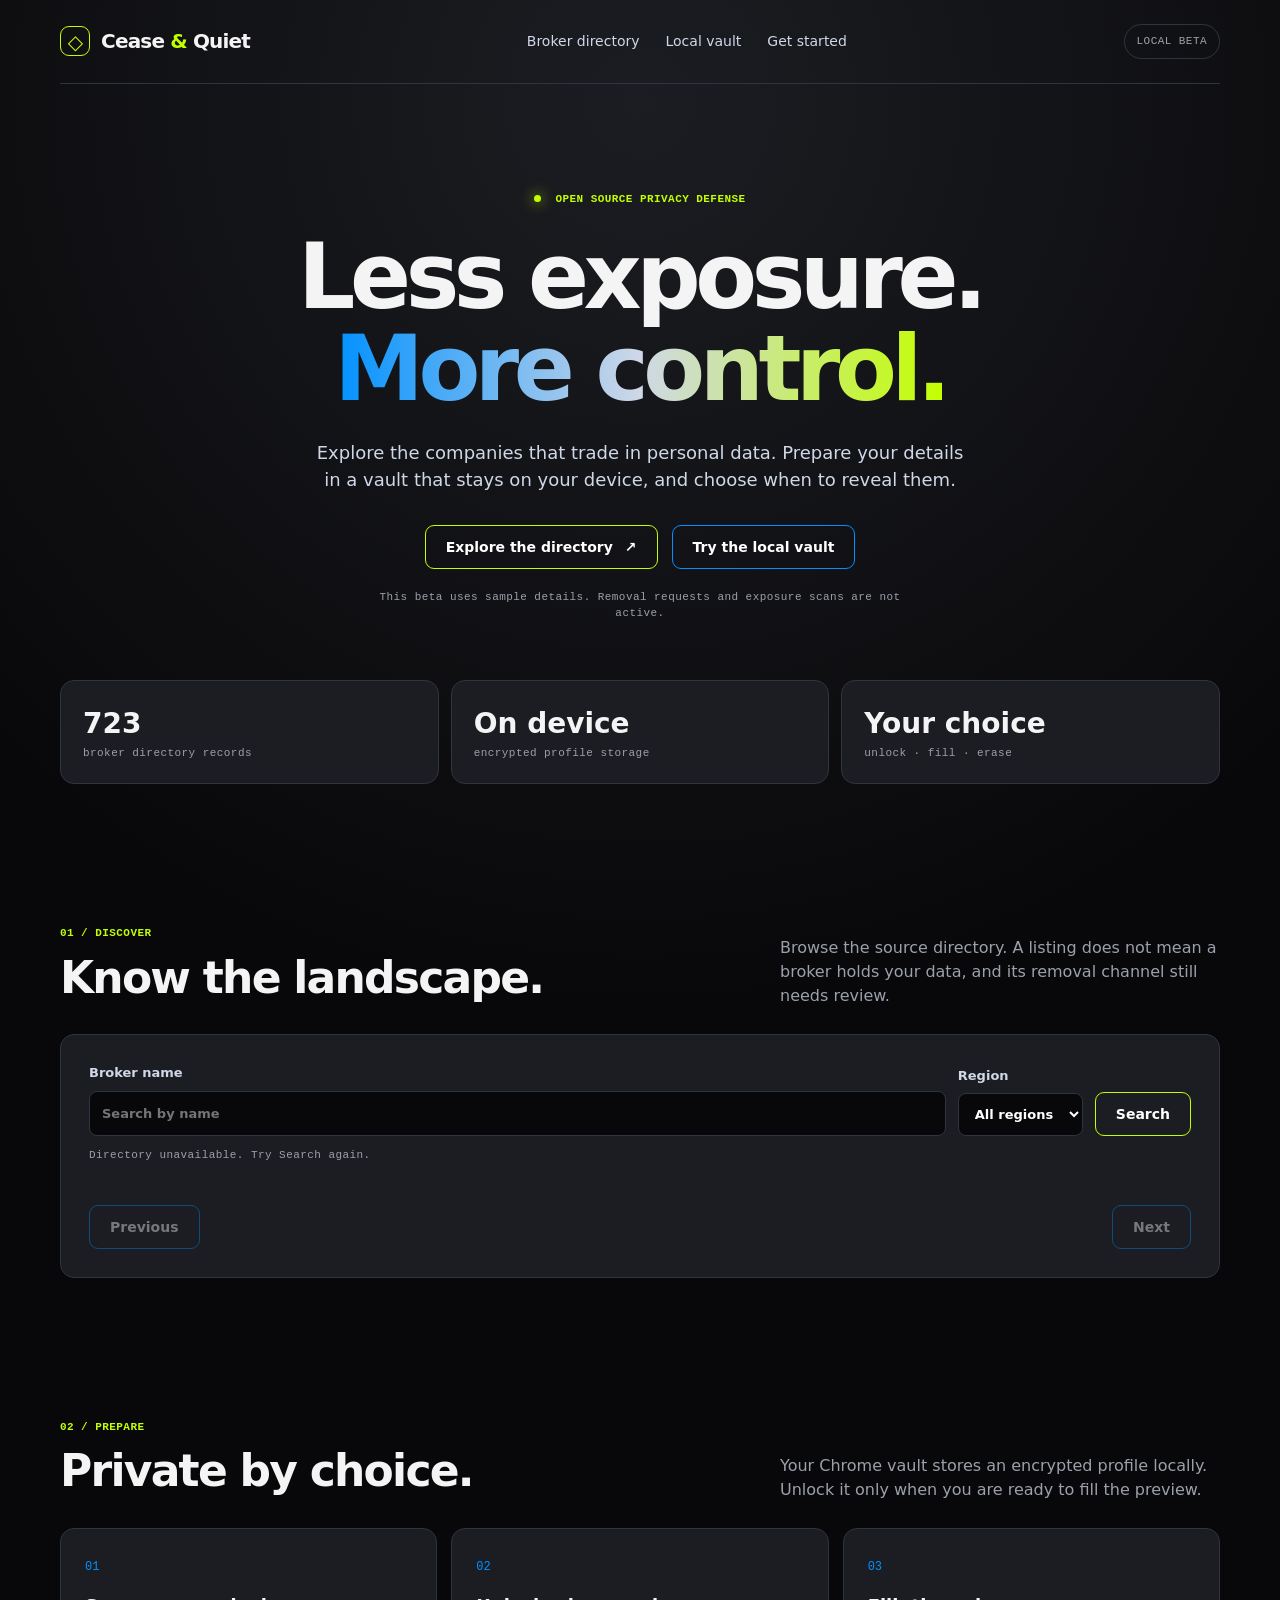
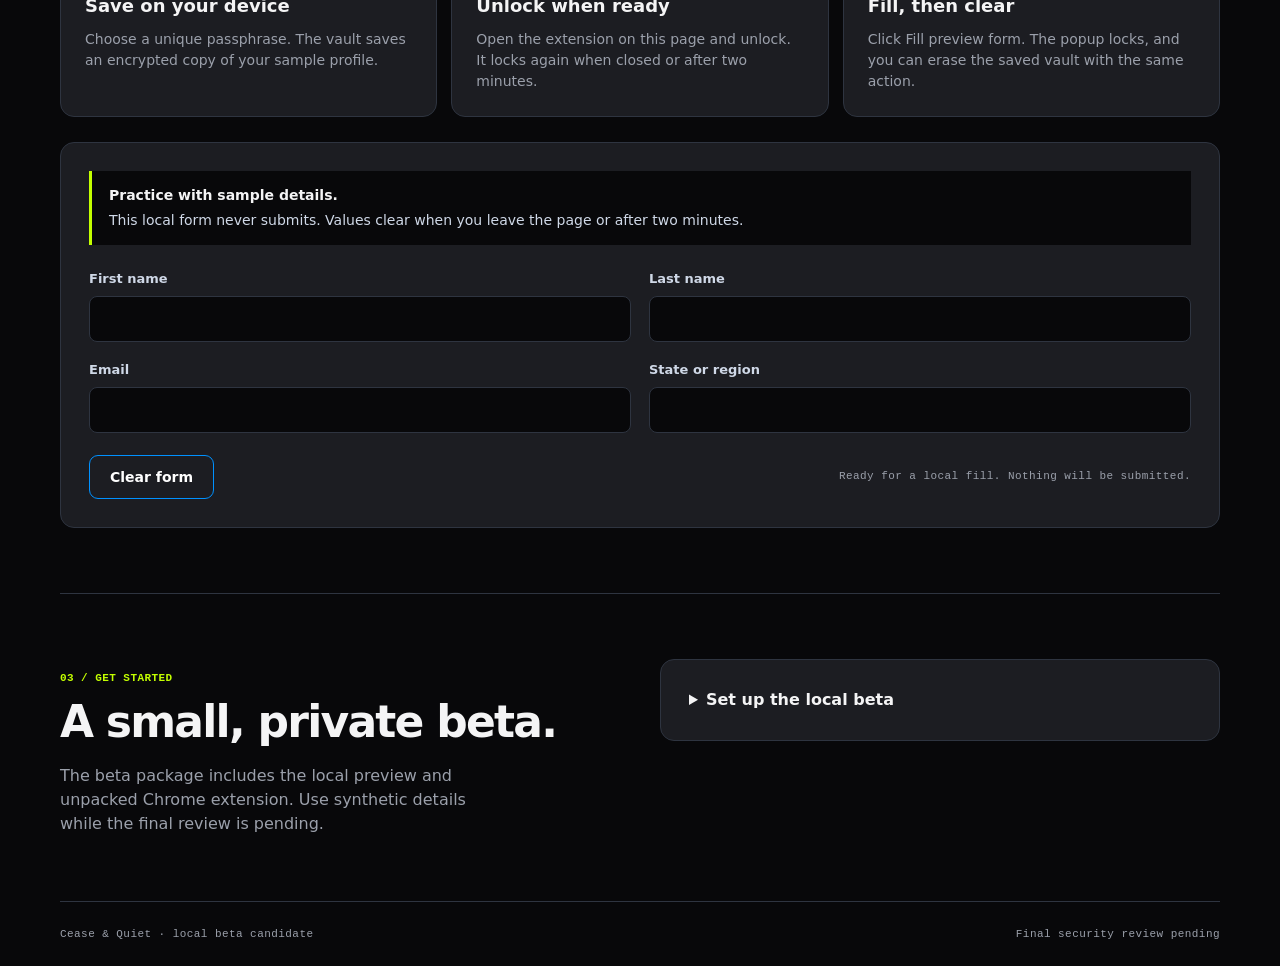
==== ceaseandquiet/site/index.html @ 475ee3ad "Harden local vault and prepare beta review candidate" ====
<!doctype html>
<html lang="en">
<head>
  <meta charset="utf-8">
  <meta name="viewport" content="width=device-width,initial-scale=1">
  <meta name="referrer" content="no-referrer">
  <title>Cease &amp; Quiet — your local privacy toolkit</title>
  <link rel="stylesheet" href="styles.css">
  <script src="site.js" defer></script>
</head>
<body>
  <a class="skip" href="#directory">Skip to broker directory</a>
  <header class="shell nav">
    <a class="brand" href="#top"><span class="mark" aria-hidden="true">◇</span>Cease <em>&amp;</em> Quiet</a>
    <nav aria-label="Primary"><a href="#directory">Broker directory</a><a href="#vault">Local vault</a><a href="#setup">Get started</a></nav>
    <span class="status">LOCAL BETA</span>
  </header>
  <main id="top">
    <section class="shell hero">
      <p class="eyebrow"><span class="dot"></span> OPEN SOURCE PRIVACY DEFENSE</p>
      <h1>Less exposure.<br><span class="gradient-text">More control.</span></h1>
      <p class="intro">Explore the companies that trade in personal data. Prepare your details in a vault that stays on your device, and choose when to reveal them.</p>
      <div class="actions"><a class="glow-button" href="#directory">Explore the directory <span aria-hidden="true">↗</span></a><a class="glow-button secondary" href="#vault">Try the local vault</a></div>
      <p class="hero-note">This beta uses sample details. Removal requests and exposure scans are not active.</p>
      <div class="metrics"><div><strong>723</strong><span>broker directory records</span></div><div><strong>On device</strong><span>encrypted profile storage</span></div><div><strong>Your choice</strong><span>unlock · fill · erase</span></div></div>
    </section>
    <section id="directory" class="shell section">
      <div class="section-heading"><div><p class="eyebrow">01 / DISCOVER</p><h2>Know the landscape.</h2></div><p>Browse the source directory. A listing does not mean a broker holds your data, and its removal channel still needs review.</p></div>
      <div class="panel">
        <form id="directory-search" class="search-row" role="search">
          <label class="search-label" for="broker-search">Broker name<input id="broker-search" type="search" maxlength="100" autocomplete="off" placeholder="Search by name"></label>
          <label for="region-filter">Region<select id="region-filter"><option value="">All regions</option><option value="us">US</option><option value="eu">EU</option><option value="global">Global</option></select></label>
          <button class="glow-button" type="submit">Search</button>
        </form>
        <p id="directory-status" class="subtle" role="status" aria-live="polite">Loading directory…</p>
        <ul id="broker-results" class="results" aria-label="Broker results"></ul>
        <div class="pagination"><button id="previous" class="glow-button secondary" type="button" disabled>Previous</button><span id="page-label" class="subtle"></span><button id="next" class="glow-button secondary" type="button" disabled>Next</button></div>
      </div>
      <section id="broker-detail" class="panel broker-detail" aria-label="Selected broker" hidden tabindex="-1">
        <p class="eyebrow">DIRECTORY RECORD</p><h3 id="detail-name"></h3><dl id="detail-fields"></dl>
        <p class="subtle">No personal data search has been performed. Contact details and instructions will appear after procedure review.</p>
        <button id="close-detail" class="glow-button secondary" type="button">Close details</button>
      </section>
    </section>
    <section id="vault" class="shell section">
      <div class="section-heading"><div><p class="eyebrow">02 / PREPARE</p><h2>Private by choice.</h2></div><p>Your Chrome vault stores an encrypted profile locally. Unlock it only when you are ready to fill the preview.</p></div>
      <div class="steps"><article><span>01</span><h3>Save on your device</h3><p>Choose a unique passphrase. The vault saves an encrypted copy of your sample profile.</p></article><article><span>02</span><h3>Unlock when ready</h3><p>Open the extension on this page and unlock. It locks again when closed or after two minutes.</p></article><article><span>03</span><h3>Fill, then clear</h3><p>Click Fill preview form. The popup locks, and you can erase the saved vault with the same action.</p></article></div>
      <div class="panel preview-panel">
        <div class="notice"><strong>Practice with sample details.</strong> This local form never submits. Values clear when you leave the page or after two minutes.</div>
        <form id="cq-demo-form" data-cq-preview="v1" autocomplete="off">
          <div class="form-grid"><label>First name<input name="givenName" maxlength="100" autocomplete="off" spellcheck="false"></label><label>Last name<input name="familyName" maxlength="100" autocomplete="off" spellcheck="false"></label><label>Email<input name="email" type="email" maxlength="254" autocomplete="off" spellcheck="false"></label><label>State or region<input name="region" maxlength="100" autocomplete="off" spellcheck="false"></label></div>
          <div class="form-footer"><button class="glow-button secondary" type="reset">Clear form</button><p id="form-status" class="subtle" role="status">Ready for a local fill. Nothing will be submitted.</p></div>
        </form>
      </div>
    </section>
    <section id="setup" class="shell section setup">
      <div><p class="eyebrow">03 / GET STARTED</p><h2>A small, private beta.</h2><p>The beta package includes the local preview and unpacked Chrome extension. Use synthetic details while the final review is pending.</p></div>
      <details class="panel"><summary>Set up the local beta</summary><ol><li>Extract the beta package and start <strong>cq-preview.exe</strong> from its preview folder.</li><li>Open <strong>http://127.0.0.1:8787</strong> in Chrome.</li><li>Open <strong>chrome://extensions</strong>, enable Developer mode, choose Load unpacked, and select the package's extension folder.</li><li>Open the extension. Try a sample profile such as Taylor Example and taylor@example.test, with a unique test passphrase.</li><li>Encrypt and save, unlock, then fill the empty preview form. Clear the form when finished.</li></ol><p class="subtle">There is no passphrase recovery. Older prototype vaults must be erased and recreated. The extension fills only this local beta page.</p></details>
    </section>
  </main>
  <footer class="shell footer"><span>Cease &amp; Quiet · local beta candidate</span><span>Final security review pending</span></footer>
</body>
</html>
---- ceaseandquiet/site/styles.css ----
* { box-sizing: border-box; }
[hidden] { display: none !important; }
html { scroll-behavior: smooth; background: #08080a; color: #f4f4f5; font-family: system-ui,-apple-system,"Segoe UI",sans-serif; }
body { margin: 0; line-height: 1.5; background: radial-gradient(circle at 50% 4%,#1c1d22 0,#08080a 36%); min-height: 100vh; }
.shell { width: min(1160px,calc(100% - 40px)); margin: auto; }
a { color: inherit; text-decoration: none; }
button,input,select { font: inherit; }
.skip { position: absolute; left: 10px; top: -100px; padding: 10px; background: #08080a; border: 1px solid #c3ff00; z-index: 2; }
.skip:focus { top: 10px; }
.nav { display: flex; align-items: center; justify-content: space-between; gap: 24px; padding: 24px 0; border-bottom: 1px solid #2e3440; }
.brand { display: inline-flex; align-items: center; gap: 6px; font-size: 20px; font-weight: 800; letter-spacing: -.04em; white-space: nowrap; }
.brand em { font-style: normal; color: #c3ff00; }
.mark { display: inline-grid; place-items: center; width: 30px; height: 30px; margin-right: 5px; border: 1px solid #c3ff00; border-radius: 9px; color: #c3ff00; }
.nav nav { display: flex; gap: 26px; color: #cfd8e7; font-size: 14px; }
.nav nav a:hover { text-decoration: underline; }
.status,.eyebrow,.subtle,.metrics span,.footer,.hero-note { font-family: ui-monospace,Consolas,monospace; font-size: 11px; letter-spacing: .04em; color: #9ba0ab; }
.status { border: 1px solid #2e3440; border-radius: 50px; padding: 8px 12px; white-space: nowrap; }
.hero { text-align: center; padding: 96px 0 65px; }
.eyebrow { color: #c3ff00; font-weight: 700; }
.dot { display: inline-block; width: 7px; height: 7px; background: #c3ff00; border-radius: 50%; margin-right: 7px; box-shadow: 0 0 14px #c3ff00; }
.hero h1 { font-size: clamp(48px,8vw,90px); letter-spacing: -.06em; line-height: 1.02; margin: 24px 0; }
.gradient-text { background: linear-gradient(90deg,#0091ff,#cfd8e7,#c3ff00); background-clip: text; color: transparent; }
.intro { max-width: 650px; margin: 0 auto; color: #cfd8e7; font-size: 18px; }
.actions { display: flex; justify-content: center; gap: 14px; flex-wrap: wrap; margin: 32px 0 20px; }
.hero-note { max-width: 570px; margin: 0 auto 58px; }
.glow-button { position: relative; display: inline-flex; align-items: center; justify-content: center; gap: 12px; min-height: 44px; padding: 12px 20px; border: 1px solid #c3ff00; border-radius: 9px; background: transparent; color: #fff; font: 700 14px system-ui; cursor: pointer; transition: box-shadow .2s,transform .2s; white-space: nowrap; }
.glow-button.secondary { border-color: #0091ff; }
.glow-button:disabled { opacity: .4; cursor: default; }
.glow-button:not(:disabled):hover,.glow-button:focus-visible { border-color: transparent; background: transparent; color: #fff; box-shadow: 0 0 18px rgba(0,145,255,.3); transform: translateY(-1px); outline: none; }
.glow-button:not(:disabled):hover::before,.glow-button:focus-visible::before { content: ""; position: absolute; inset: -1px; border-radius: inherit; padding: 1px; background: linear-gradient(90deg,#0091ff,#cfd8e7,#c3ff00); -webkit-mask: linear-gradient(#fff 0 0) content-box,linear-gradient(#fff 0 0); -webkit-mask-composite: xor; mask-composite: exclude; pointer-events: none; }
.metrics { display: grid; grid-template-columns: repeat(3,1fr); gap: 12px; text-align: left; }
.metrics>div,.panel,.steps article { background: #1c1d22; border: 1px solid #2e3440; border-radius: 14px; }
.metrics>div { padding: 22px; }
.metrics strong { display: block; font-size: 28px; }
.metrics span { display: block; }
.section { padding: 65px 0; scroll-margin-top: 20px; }
.section-heading { display: flex; justify-content: space-between; align-items: end; gap: 25px; margin-bottom: 26px; }
h2 { font-size: clamp(30px,4vw,44px); letter-spacing: -.04em; margin: 5px 0; line-height: 1.15; }
.section-heading>p,.setup>div>p:last-child { max-width: 440px; color: #9ba0ab; margin: 0; }
.panel { padding: 28px; }
label { display: block; font-size: 13px; font-weight: 700; color: #cfd8e7; }
.search-row { display: flex; gap: 12px; align-items: end; }
.search-label { flex: 1; }
input,select { display: block; width: 100%; margin-top: 8px; background: #08080a; border: 1px solid #2e3440; border-radius: 8px; color: #fff; padding: 12px; min-width: 0; }
input:focus-visible,select:focus-visible { outline: 2px solid #0091ff; }
a:focus-visible,summary:focus-visible { outline: 2px solid #0091ff; outline-offset: 4px; }
.subtle { line-height: 1.6; }
.results { list-style: none; padding: 0; margin: 20px 0; display: grid; grid-template-columns: repeat(2,minmax(0,1fr)); gap: 10px; }
.results li { min-width: 0; }
.results button { width: 100%; height: 100%; display: flex; flex-direction: column; gap: 7px; text-align: left; border: 1px solid #2e3440; background: #08080a; border-radius: 9px; padding: 17px; color: #f4f4f5; cursor: pointer; overflow-wrap: anywhere; }
.results button:hover,.results button:focus-visible { border-color: #0091ff; outline: none; }
.results small { color: #9ba0ab; font-size: 11px; }
.pagination,.form-footer { display: flex; align-items: center; justify-content: space-between; gap: 14px; }
.broker-detail { margin-top: 18px; outline-color: #0091ff; }
.broker-detail h3 { font-size: 24px; margin: 8px 0; }
dl { display: grid; grid-template-columns: 150px 1fr; font-size: 14px; gap: 12px; }
dt { color: #9ba0ab; } dd { margin: 0; }
.steps { display: grid; grid-template-columns: repeat(3,1fr); gap: 14px; margin-bottom: 25px; }
.steps article { padding: 24px; }
.steps article>span { color: #0091ff; font: 12px ui-monospace,monospace; }
.steps h3 { font-size: 18px; margin: 15px 0 10px; }
.steps p { font-size: 14px; color: #9ba0ab; margin: 0; }
.notice { border-left: 3px solid #c3ff00; background: #08080a; padding: 14px 17px; margin-bottom: 24px; color: #cfd8e7; font-size: 14px; }
.notice strong { display: block; color: #f4f4f5; margin-bottom: 4px; }
.form-grid { display: grid; grid-template-columns: repeat(2,1fr); gap: 18px; margin-bottom: 22px; }
.form-footer .subtle { max-width: 400px; margin: 0; }
.setup { border-top: 1px solid #2e3440; display: grid; grid-template-columns: 1fr 1fr; gap: 40px; align-items: start; }
.setup>div>p:last-child { margin-top: 16px; }
summary { cursor: pointer; color: #f4f4f5; font-weight: 600; }
details ol { padding-left: 20px; color: #cfd8e7; font-size: 14px; }
details li { margin: 14px 0; }
.footer { display: flex; justify-content: space-between; gap: 15px; padding: 24px 0; border-top: 1px solid #2e3440; }
@media(max-width:720px) {
  .nav { flex-wrap: wrap; gap: 18px; } .nav nav { order: 3; width: 100%; gap: 22px; overflow: auto; }
  .hero { padding: 60px 0 30px; } .metrics,.results,.form-grid,.steps,.setup { grid-template-columns: 1fr; }
  .metrics>div { padding: 16px 22px; } .metrics strong { font-size: 24px; } .section-heading { display: block; }
  .section-heading>p { margin-top: 16px; } .search-row { display: grid; grid-template-columns: 1fr; }
  .panel { padding: 20px; } .form-footer { align-items: start; flex-direction: column; } .pagination { gap: 8px; }
  .pagination .glow-button { padding: 10px 12px; } .section { padding: 45px 0; } .footer { flex-wrap: wrap; }
  dl { grid-template-columns: 1fr; gap: 5px; } dd { margin-bottom: 10px; }
}
@media(prefers-reduced-motion:reduce) { html { scroll-behavior: auto; } * { transition: none !important; } }
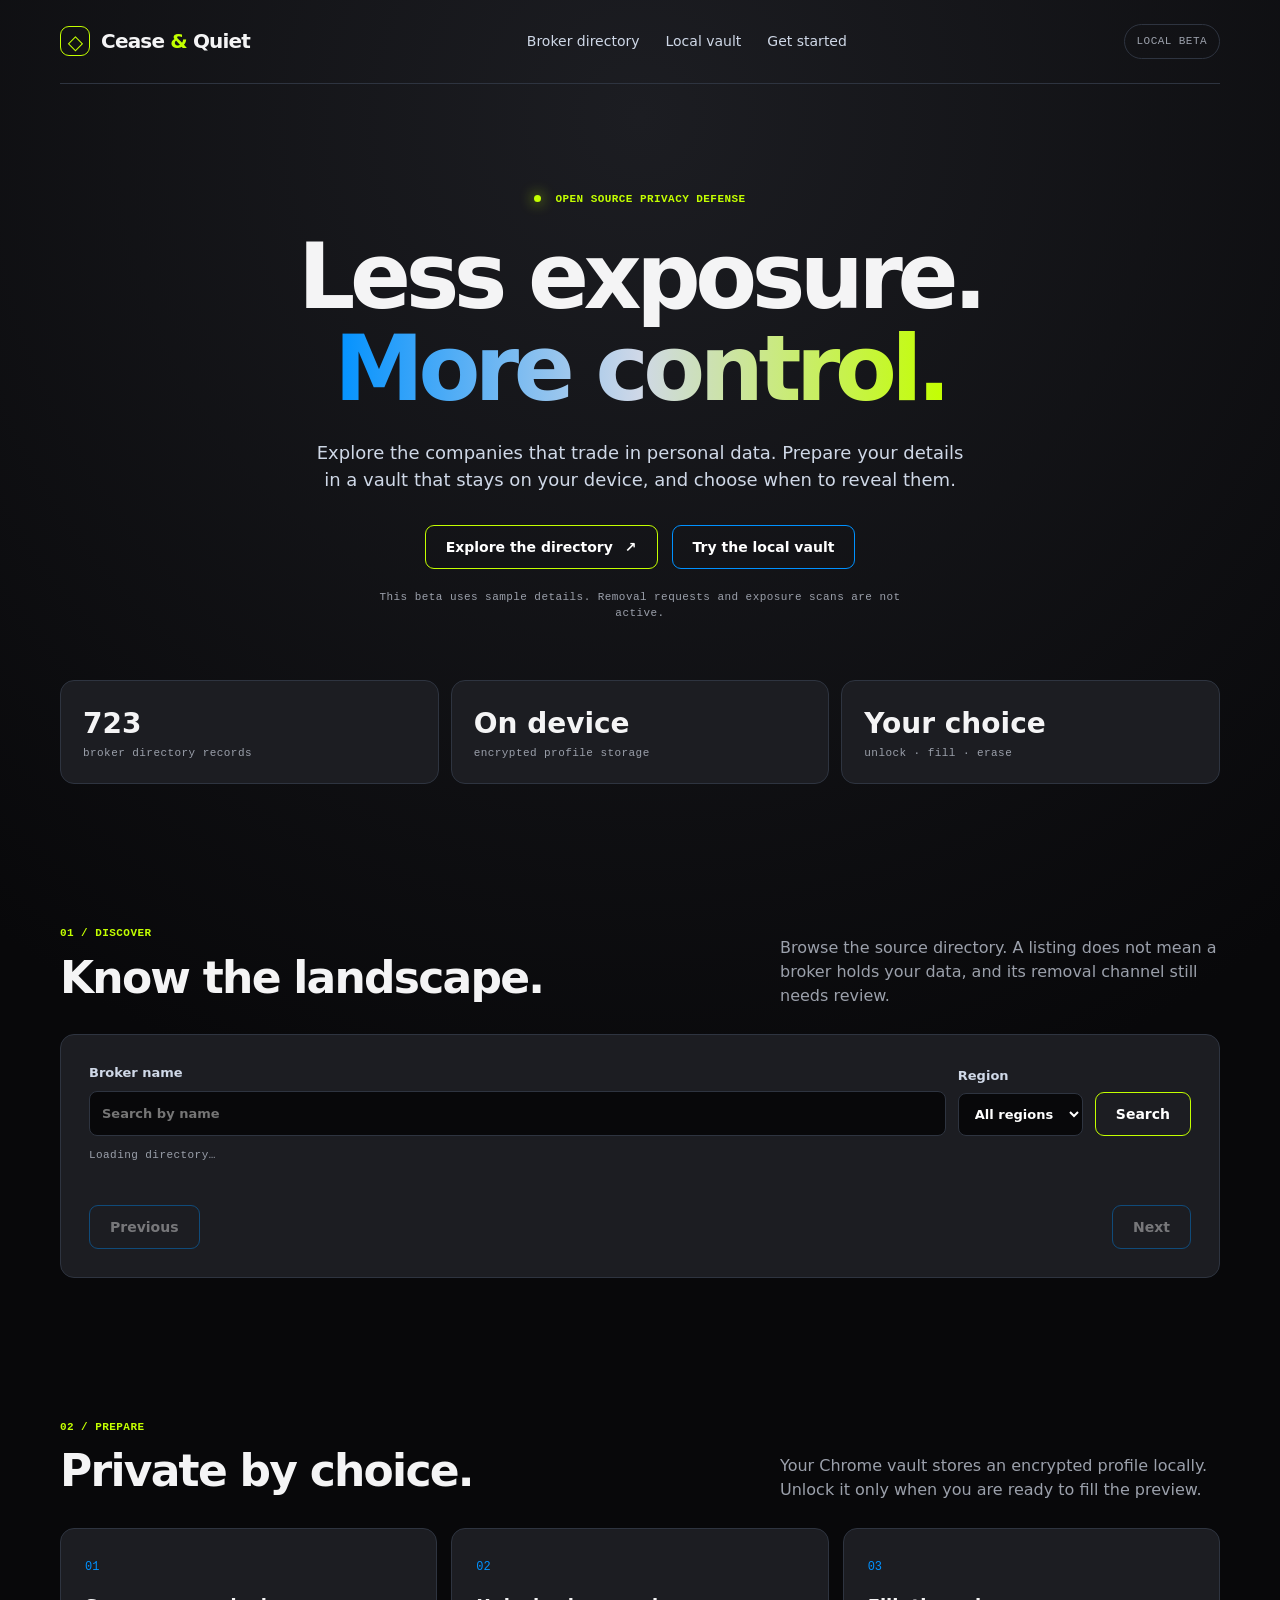
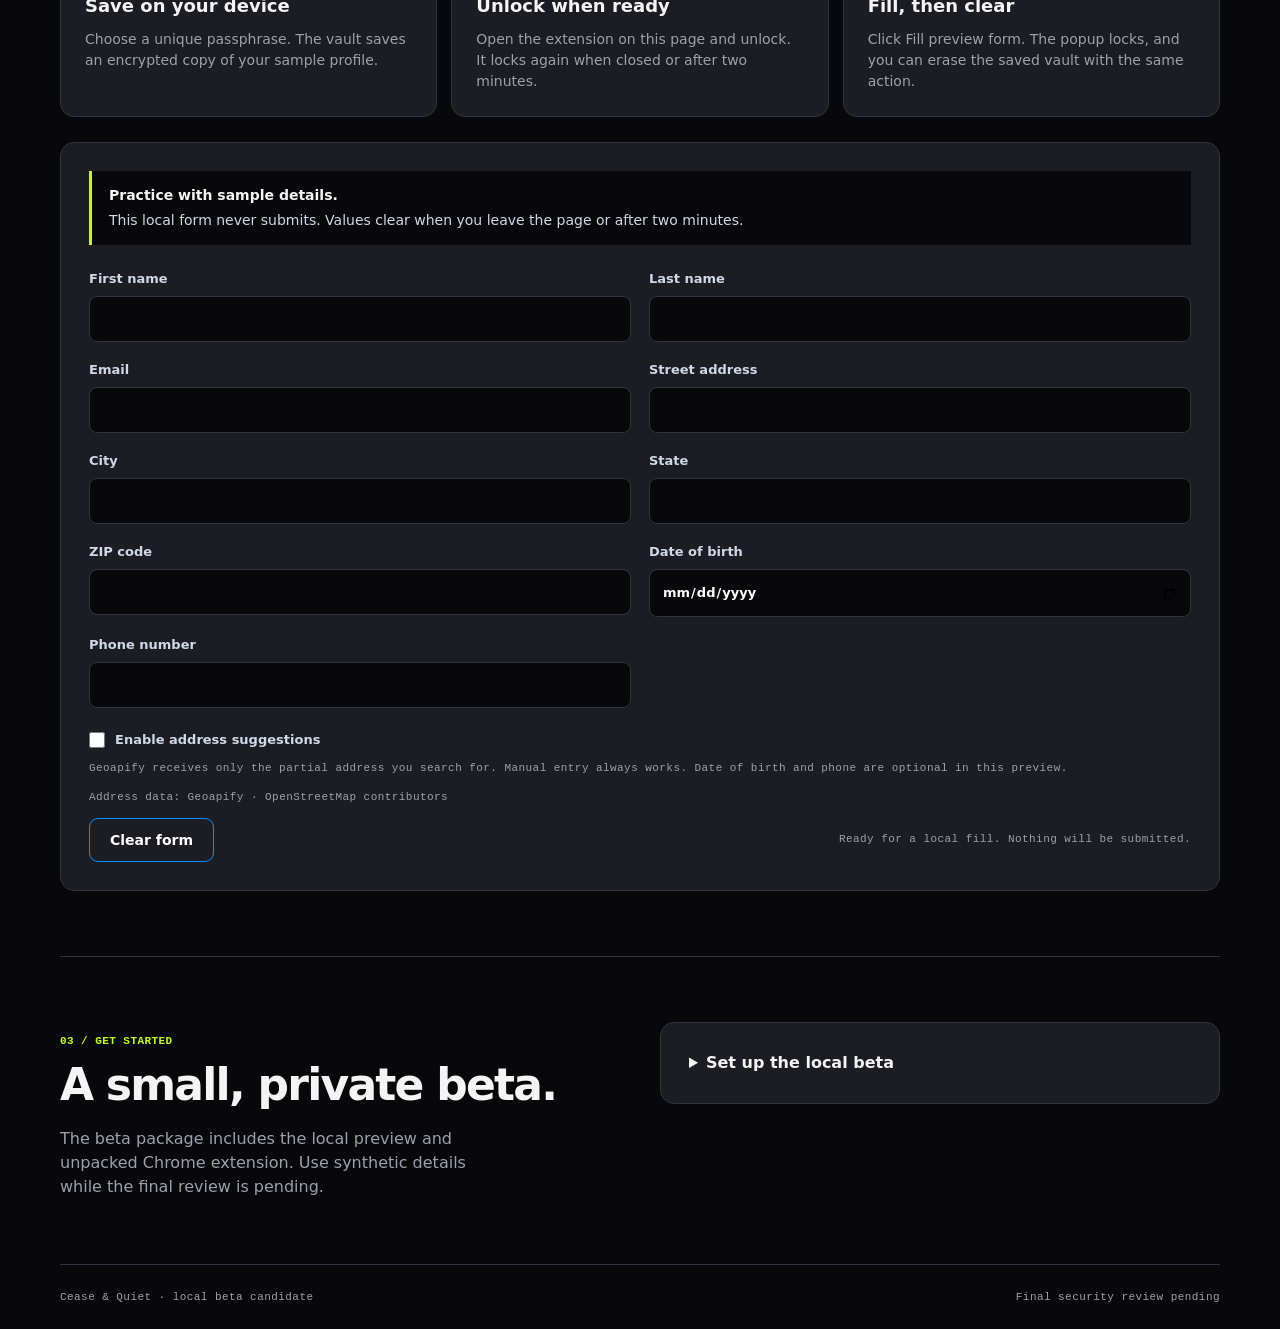
==== commit 5115d4e4: "Expand encrypted profile and add opt-in Geoapify address suggestions" ====
--- a/ceaseandquiet/site/index.html
+++ b/ceaseandquiet/site/index.html
@@ -6,7 +6,7 @@
   <meta name="referrer" content="no-referrer">
   <title>Cease &amp; Quiet — your local privacy toolkit</title>
   <link rel="stylesheet" href="styles.css">
-  <script src="site.js" defer></script>
+  <script type="module" src="site.js"></script>
 </head>
 <body>
   <a class="skip" href="#directory">Skip to broker directory</a>
@@ -48,7 +48,21 @@
       <div class="panel preview-panel">
         <div class="notice"><strong>Practice with sample details.</strong> This local form never submits. Values clear when you leave the page or after two minutes.</div>
         <form id="cq-demo-form" data-cq-preview="v1" autocomplete="off">
-          <div class="form-grid"><label>First name<input name="givenName" maxlength="100" autocomplete="off" spellcheck="false"></label><label>Last name<input name="familyName" maxlength="100" autocomplete="off" spellcheck="false"></label><label>Email<input name="email" type="email" maxlength="254" autocomplete="off" spellcheck="false"></label><label>State or region<input name="region" maxlength="100" autocomplete="off" spellcheck="false"></label></div>
+          <div class="form-grid">
+            <label>First name<input name="givenName" maxlength="100" autocomplete="off" spellcheck="false"></label>
+            <label>Last name<input name="familyName" maxlength="100" autocomplete="off" spellcheck="false"></label>
+            <label>Email<input name="email" type="email" maxlength="254" autocomplete="off" spellcheck="false"></label>
+            <label>Street address<input name="address" maxlength="200" autocomplete="off" spellcheck="false"></label>
+            <label>City<input name="city" maxlength="100" autocomplete="off" spellcheck="false"></label>
+            <label>State<input name="region" maxlength="100" autocomplete="off" spellcheck="false"></label>
+            <label>ZIP code<input name="postalCode" maxlength="20" autocomplete="off" spellcheck="false"></label>
+            <label>Date of birth<input name="dateOfBirth" type="date" autocomplete="off"></label>
+            <label>Phone number<input name="phone" type="tel" maxlength="32" autocomplete="off" spellcheck="false"></label>
+          </div>
+          <label class="address-opt-in"><input id="address-enabled" type="checkbox"> Enable address suggestions</label>
+          <p id="address-status" class="subtle" role="status">Geoapify receives only the partial address you search for. Manual entry always works. Date of birth and phone are optional in this preview.</p>
+          <ul id="address-results" class="address-results" aria-label="Address suggestions" hidden></ul>
+          <p class="subtle">Address data: <a href="https://www.geoapify.com/" target="_blank" rel="noreferrer">Geoapify</a> · <a href="https://www.openstreetmap.org/copyright" target="_blank" rel="noreferrer">OpenStreetMap contributors</a></p>
           <div class="form-footer"><button class="glow-button secondary" type="reset">Clear form</button><p id="form-status" class="subtle" role="status">Ready for a local fill. Nothing will be submitted.</p></div>
         </form>
       </div>
--- a/ceaseandquiet/site/styles.css
+++ b/ceaseandquiet/site/styles.css
@@ -64,6 +64,12 @@
 .notice strong { display: block; color: #f4f4f5; margin-bottom: 4px; }
 .form-grid { display: grid; grid-template-columns: repeat(2,1fr); gap: 18px; margin-bottom: 22px; }
 .form-footer .subtle { max-width: 400px; margin: 0; }
+.address-opt-in { display: flex; align-items: center; gap: 10px; }
+.address-opt-in input { width: 16px; height: 16px; margin: 0; accent-color: #c3ff00; }
+.address-results { list-style: none; padding: 0; margin: 12px 0 20px; }
+.address-results li { margin: 7px 0; }
+.address-results button { width: 100%; text-align: left; color: #fff; background: transparent; border: 1px solid #0091ff; border-radius: 8px; padding: 12px; cursor: pointer; }
+.address-results button:hover,.address-results button:focus-visible { border-color: #c3ff00; outline: none; }
 .setup { border-top: 1px solid #2e3440; display: grid; grid-template-columns: 1fr 1fr; gap: 40px; align-items: start; }
 .setup>div>p:last-child { margin-top: 16px; }
 summary { cursor: pointer; color: #f4f4f5; font-weight: 600; }
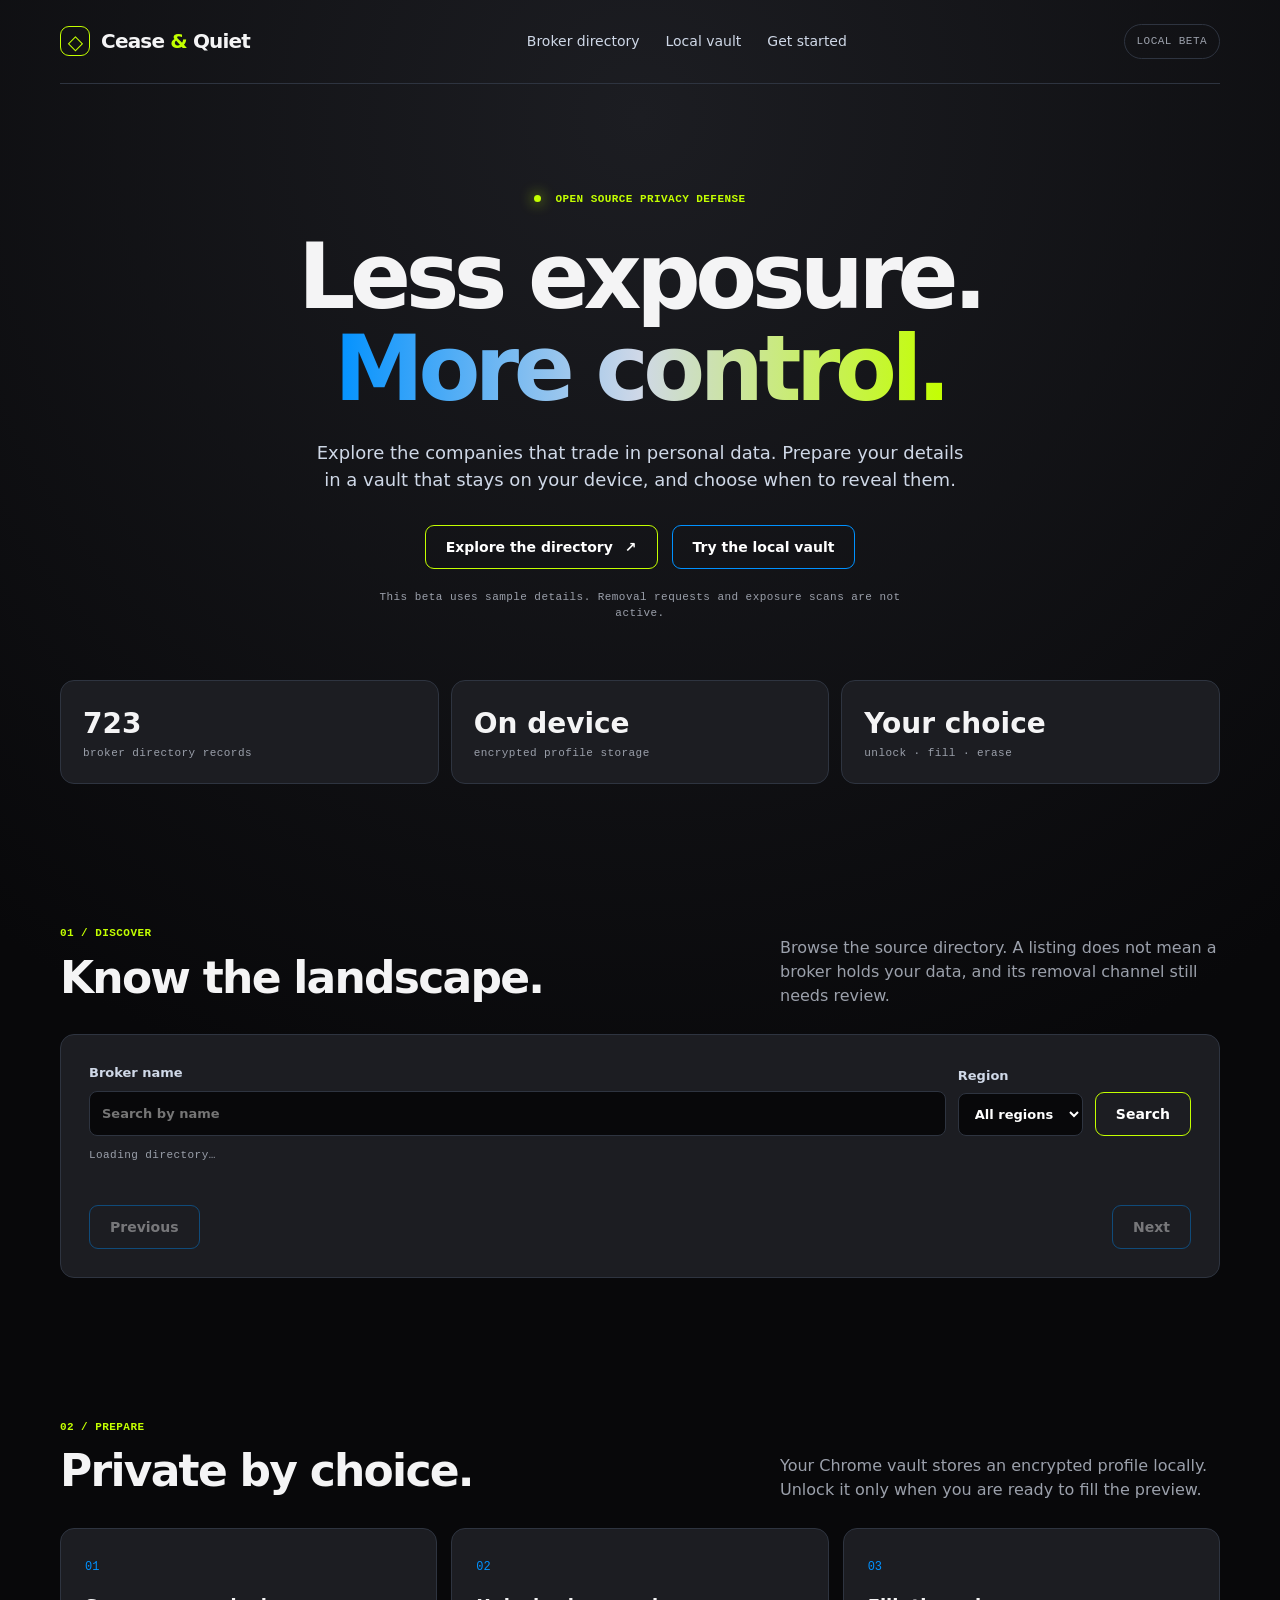
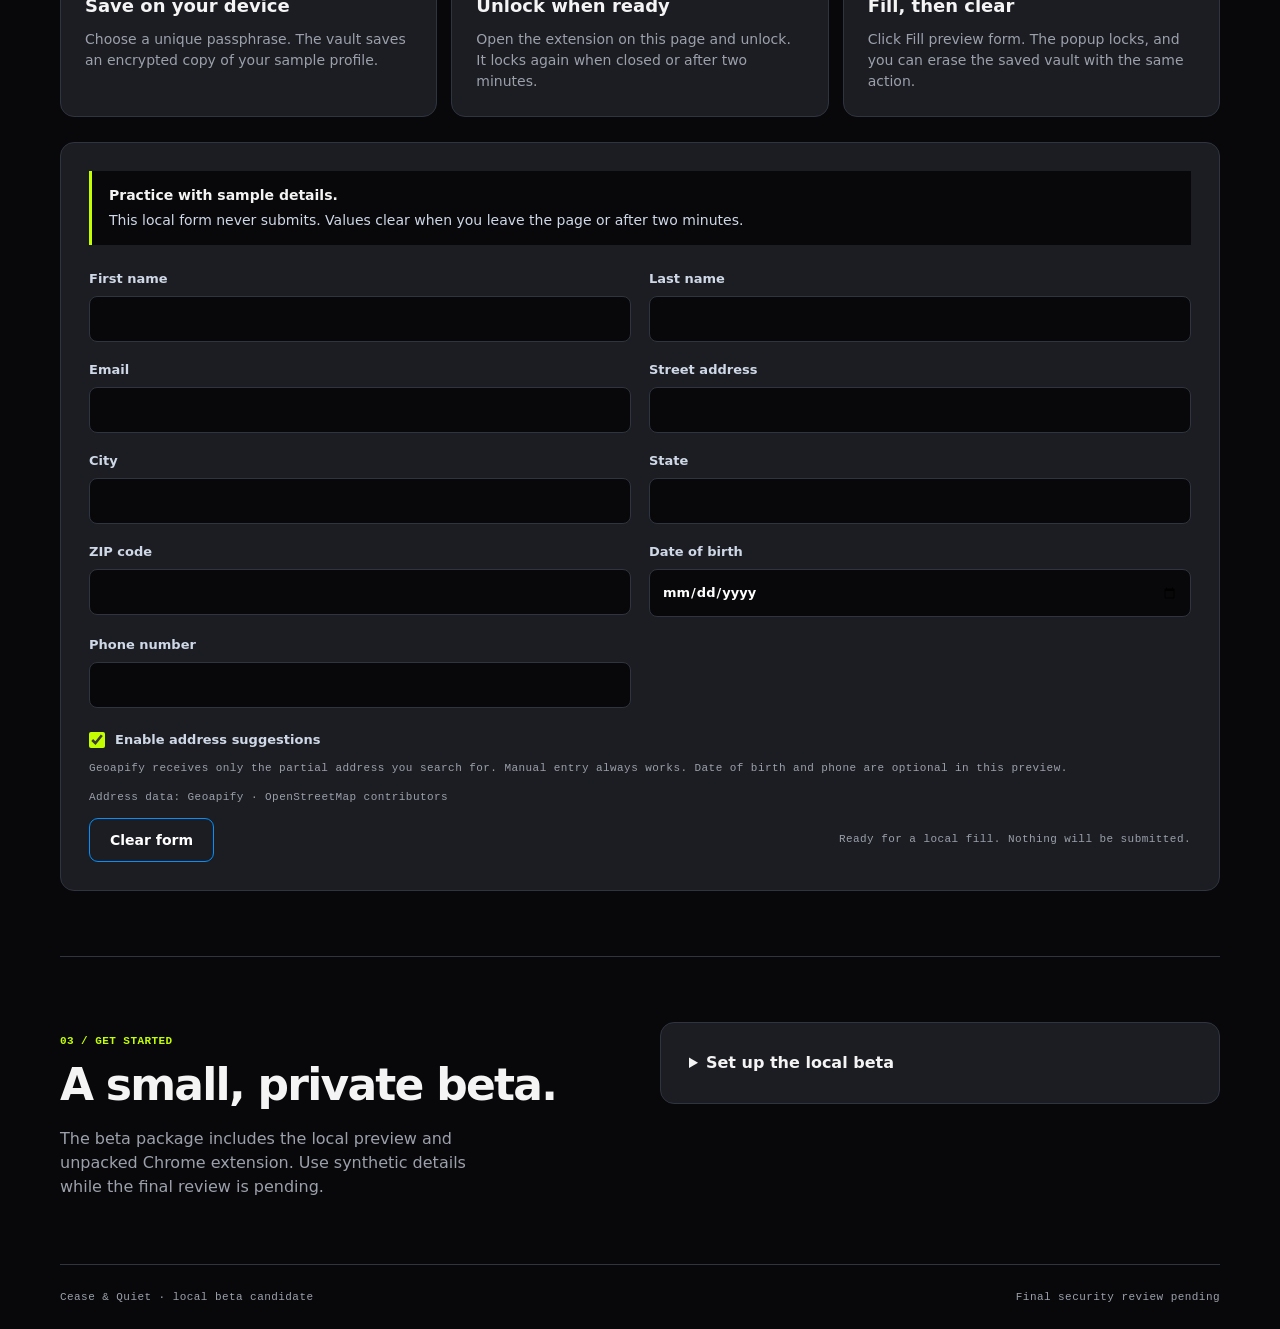
==== commit 4e9b090a: "Enable address suggestions by default and fix lint status constants" ====
--- a/ceaseandquiet/site/index.html
+++ b/ceaseandquiet/site/index.html
@@ -59,7 +59,7 @@
             <label>Date of birth<input name="dateOfBirth" type="date" autocomplete="off"></label>
             <label>Phone number<input name="phone" type="tel" maxlength="32" autocomplete="off" spellcheck="false"></label>
           </div>
-          <label class="address-opt-in"><input id="address-enabled" type="checkbox"> Enable address suggestions</label>
+          <label class="address-opt-in"><input id="address-enabled" type="checkbox" checked> Enable address suggestions</label>
           <p id="address-status" class="subtle" role="status">Geoapify receives only the partial address you search for. Manual entry always works. Date of birth and phone are optional in this preview.</p>
           <ul id="address-results" class="address-results" aria-label="Address suggestions" hidden></ul>
           <p class="subtle">Address data: <a href="https://www.geoapify.com/" target="_blank" rel="noreferrer">Geoapify</a> · <a href="https://www.openstreetmap.org/copyright" target="_blank" rel="noreferrer">OpenStreetMap contributors</a></p>
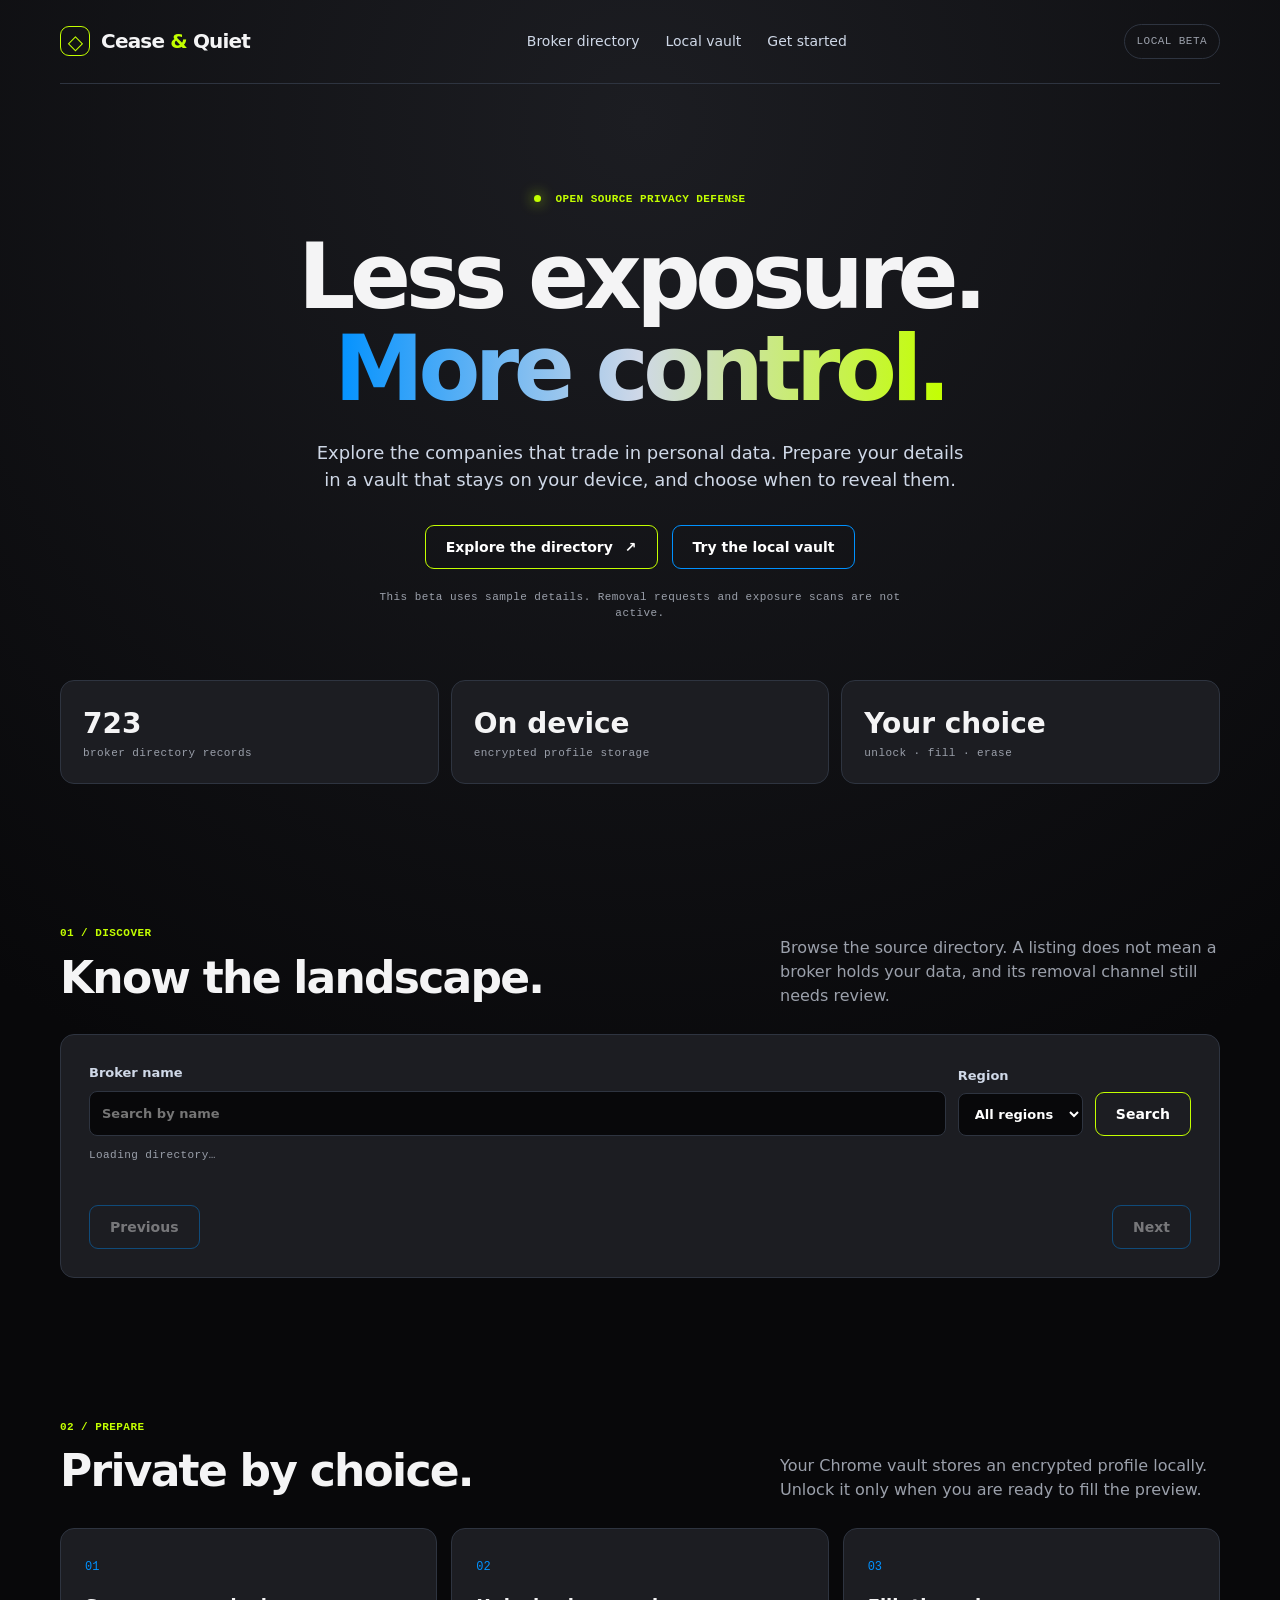
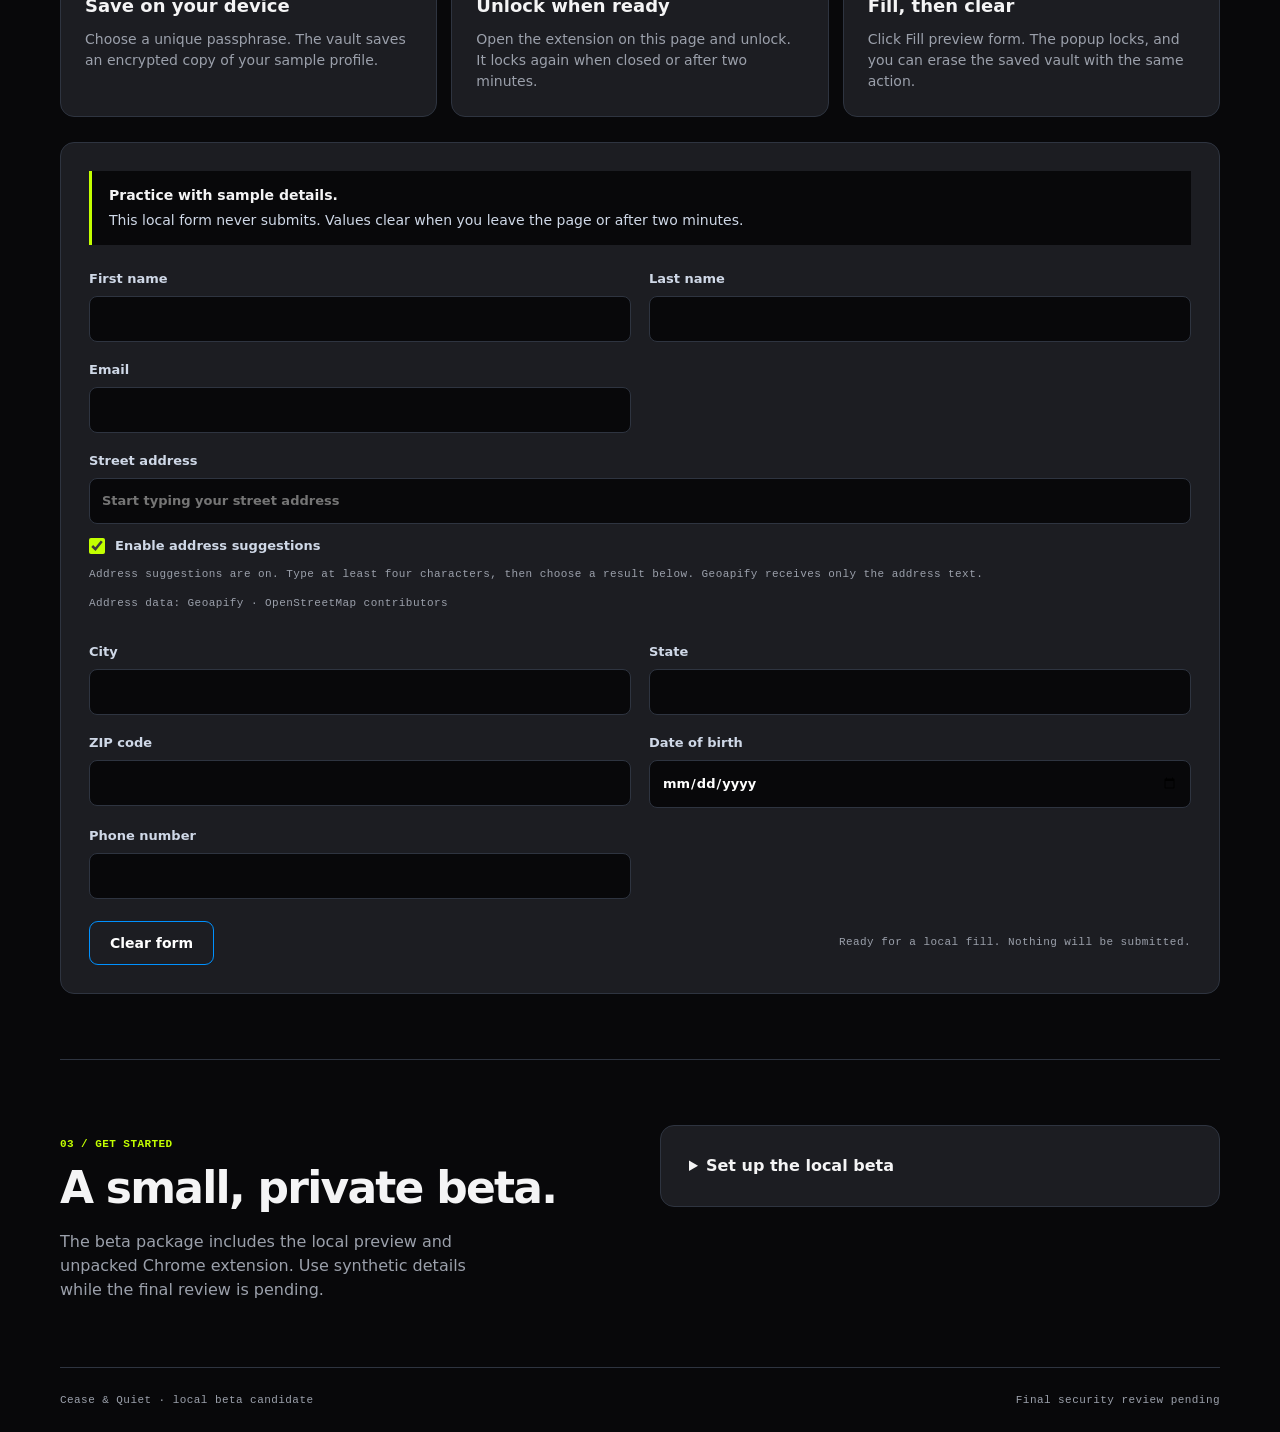
==== commit 0be8cc1b: "Show website address suggestions directly below street input" ====
--- a/ceaseandquiet/site/index.html
+++ b/ceaseandquiet/site/index.html
@@ -52,17 +52,18 @@
             <label>First name<input name="givenName" maxlength="100" autocomplete="off" spellcheck="false"></label>
             <label>Last name<input name="familyName" maxlength="100" autocomplete="off" spellcheck="false"></label>
             <label>Email<input name="email" type="email" maxlength="254" autocomplete="off" spellcheck="false"></label>
-            <label>Street address<input name="address" maxlength="200" autocomplete="off" spellcheck="false"></label>
+            <div class="address-field"><label>Street address<input name="address" maxlength="200" autocomplete="off" spellcheck="false" placeholder="Start typing your street address" aria-describedby="address-status" aria-controls="address-results"></label>
+          <label class="address-opt-in"><input id="address-enabled" type="checkbox" checked> Enable address suggestions</label>
+          <p id="address-status" class="subtle" role="status">Address suggestions are on. Type at least four characters, then choose a result below. Geoapify receives only the address text.</p>
+          <ul id="address-results" class="address-results" aria-label="Address suggestions" hidden></ul>
+          <p class="subtle">Address data: <a href="https://www.geoapify.com/" target="_blank" rel="noreferrer">Geoapify</a> · <a href="https://www.openstreetmap.org/copyright" target="_blank" rel="noreferrer">OpenStreetMap contributors</a></p>
+</div>
             <label>City<input name="city" maxlength="100" autocomplete="off" spellcheck="false"></label>
             <label>State<input name="region" maxlength="100" autocomplete="off" spellcheck="false"></label>
             <label>ZIP code<input name="postalCode" maxlength="20" autocomplete="off" spellcheck="false"></label>
             <label>Date of birth<input name="dateOfBirth" type="date" autocomplete="off"></label>
             <label>Phone number<input name="phone" type="tel" maxlength="32" autocomplete="off" spellcheck="false"></label>
           </div>
-          <label class="address-opt-in"><input id="address-enabled" type="checkbox" checked> Enable address suggestions</label>
-          <p id="address-status" class="subtle" role="status">Geoapify receives only the partial address you search for. Manual entry always works. Date of birth and phone are optional in this preview.</p>
-          <ul id="address-results" class="address-results" aria-label="Address suggestions" hidden></ul>
-          <p class="subtle">Address data: <a href="https://www.geoapify.com/" target="_blank" rel="noreferrer">Geoapify</a> · <a href="https://www.openstreetmap.org/copyright" target="_blank" rel="noreferrer">OpenStreetMap contributors</a></p>
           <div class="form-footer"><button class="glow-button secondary" type="reset">Clear form</button><p id="form-status" class="subtle" role="status">Ready for a local fill. Nothing will be submitted.</p></div>
         </form>
       </div>
--- a/ceaseandquiet/site/styles.css
+++ b/ceaseandquiet/site/styles.css
@@ -86,3 +86,7 @@
   dl { grid-template-columns: 1fr; gap: 5px; } dd { margin-bottom: 10px; }
 }
 @media(prefers-reduced-motion:reduce) { html { scroll-behavior: auto; } * { transition: none !important; } }
+
+.address-field { grid-column: 1 / -1; min-width: 0; }
+.address-field .address-opt-in { margin-top: 12px; }
+.address-field .address-results { margin-bottom: 8px; }
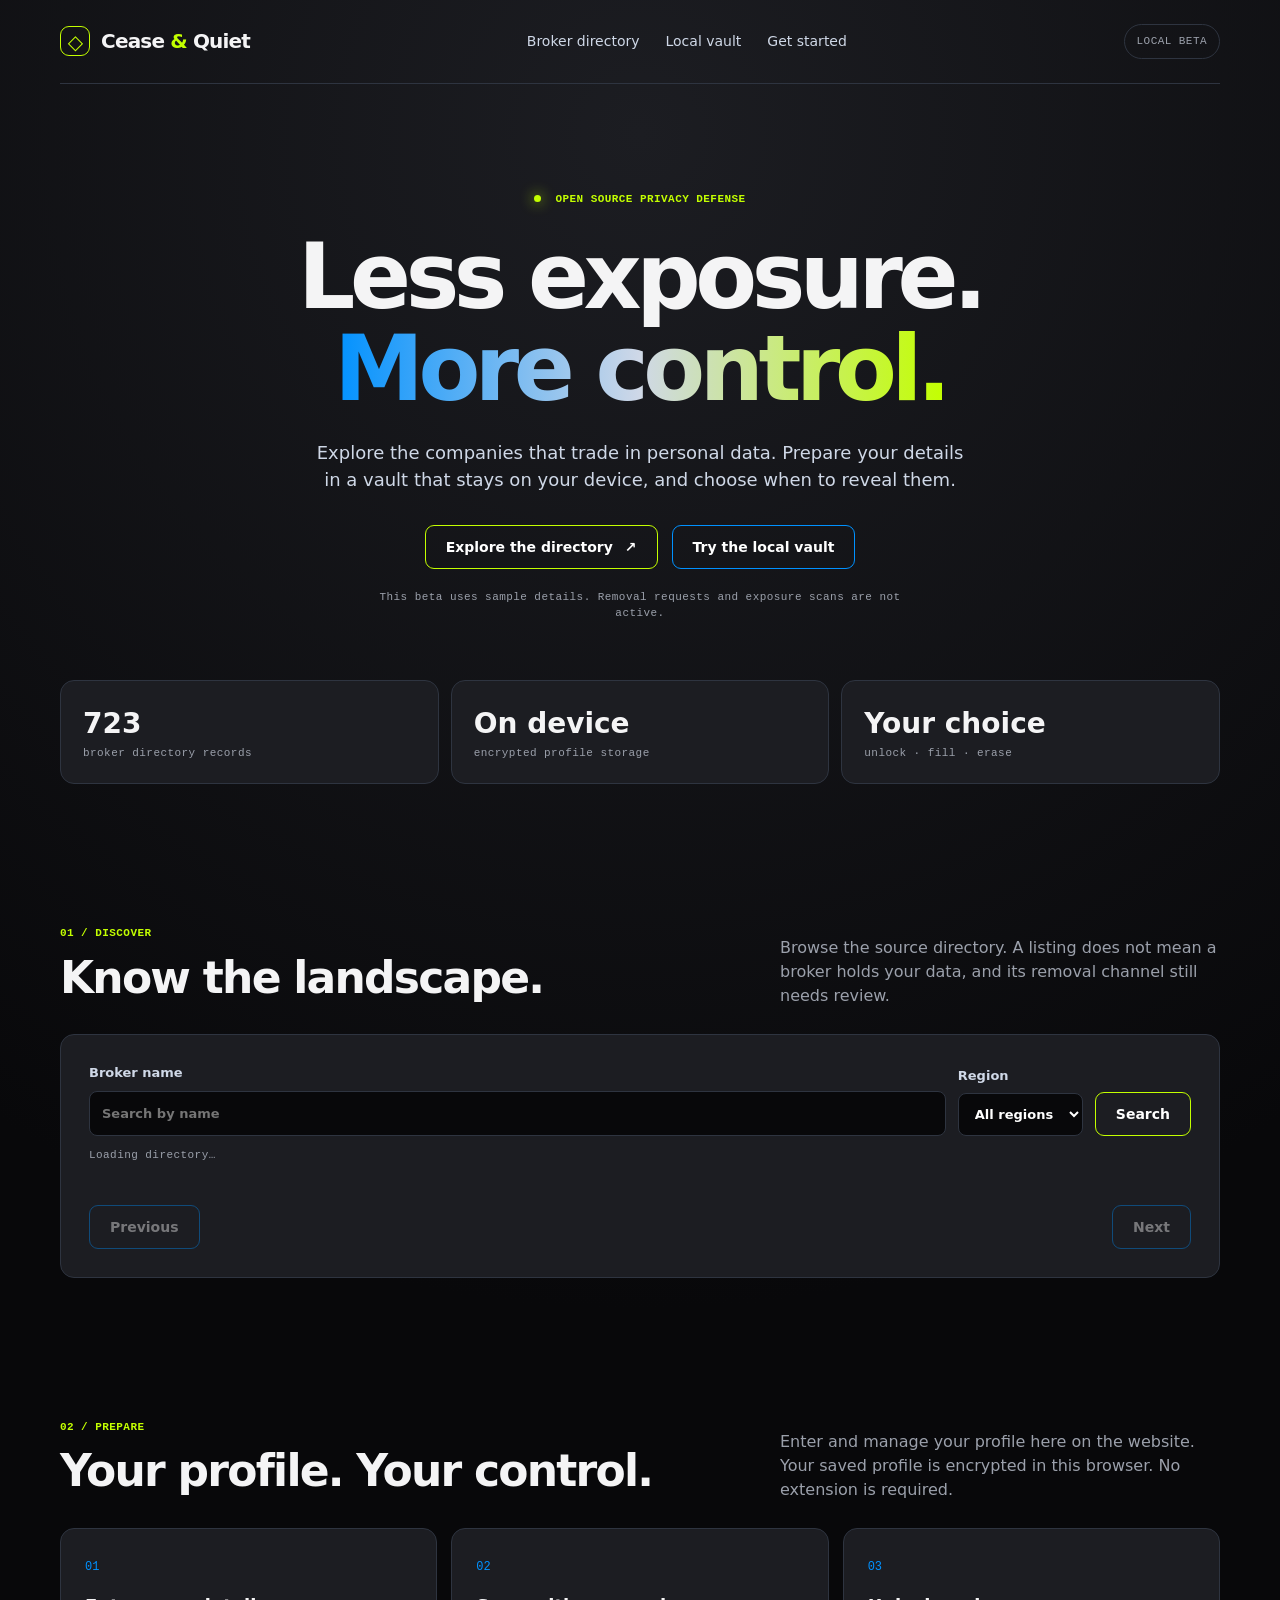
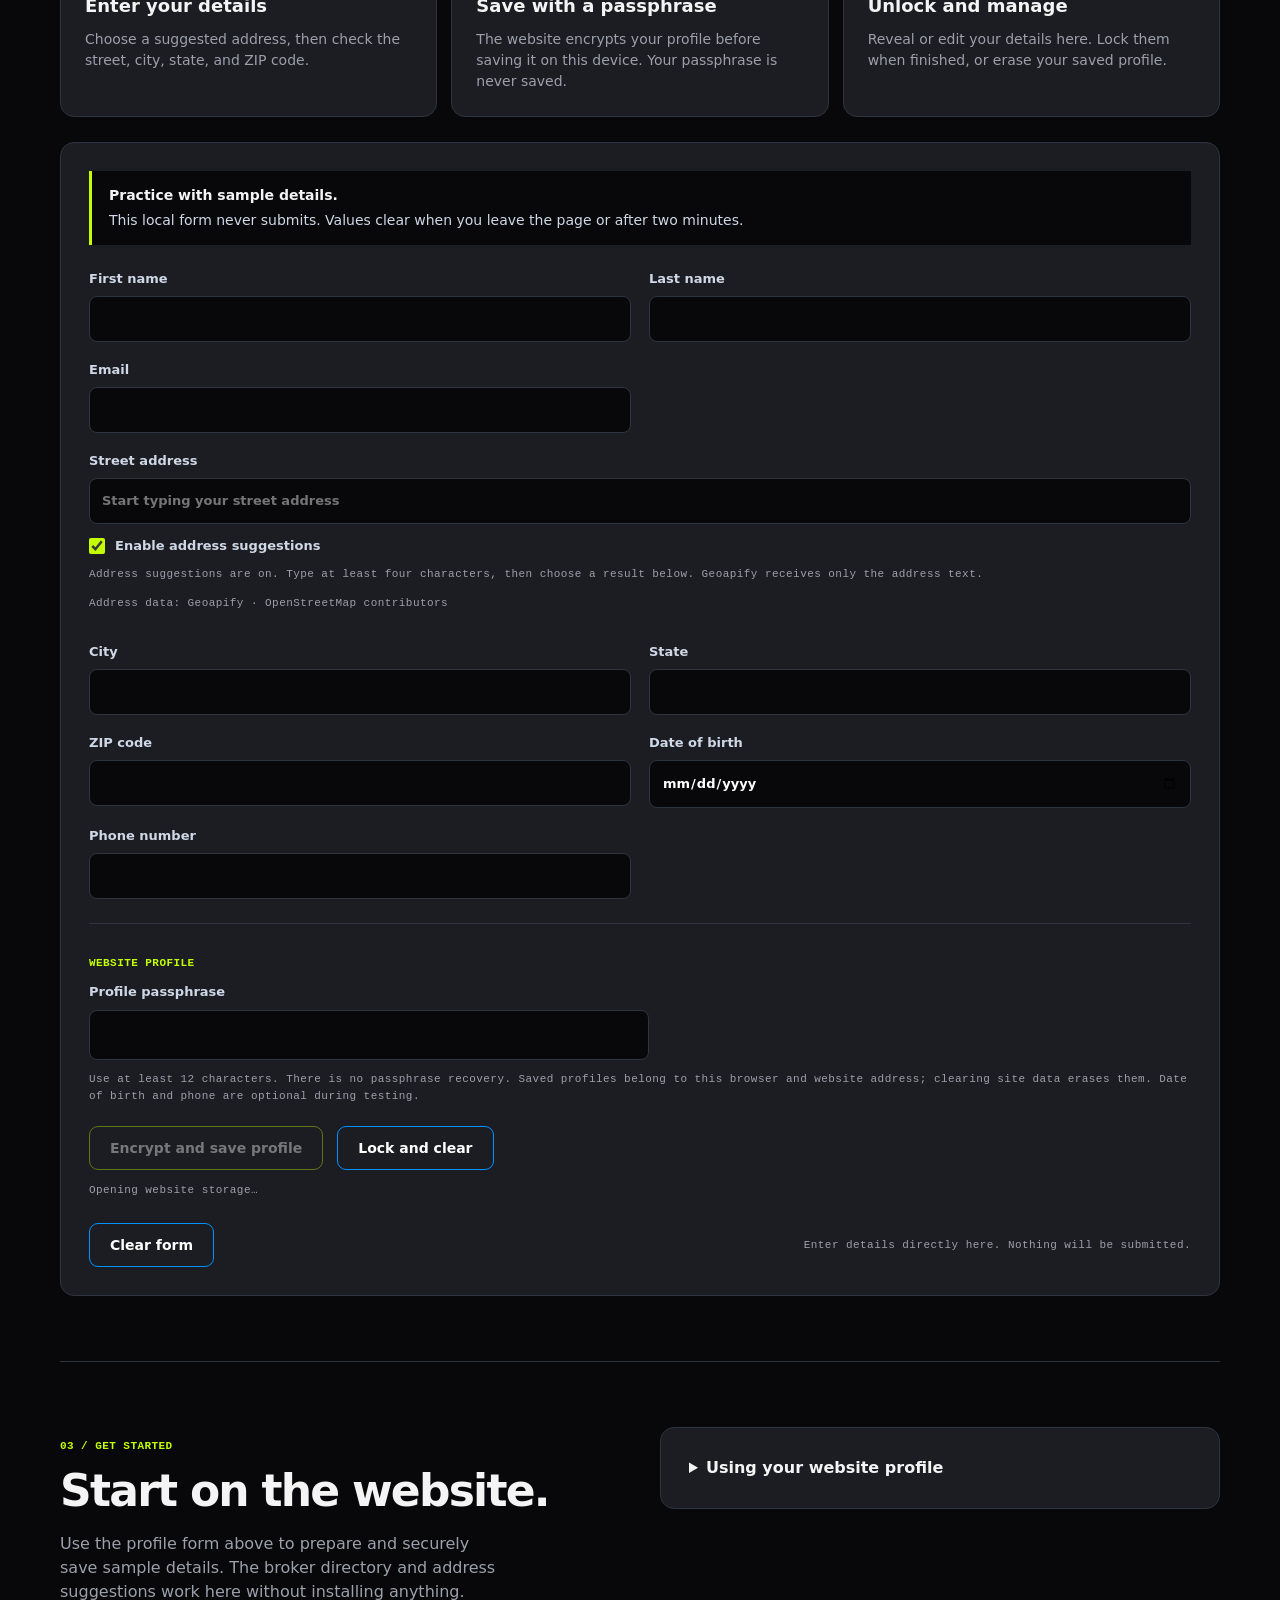
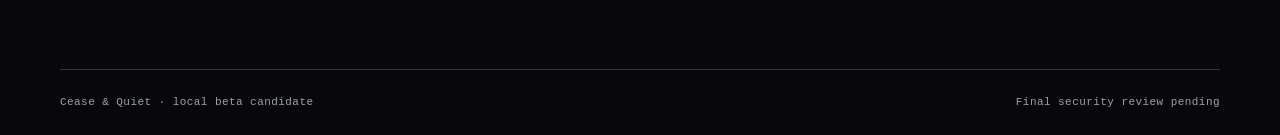
==== commit 59af171d: "Make encrypted profile management available directly on website" ====
--- a/ceaseandquiet/site/index.html
+++ b/ceaseandquiet/site/index.html
@@ -43,8 +43,8 @@
       </section>
     </section>
     <section id="vault" class="shell section">
-      <div class="section-heading"><div><p class="eyebrow">02 / PREPARE</p><h2>Private by choice.</h2></div><p>Your Chrome vault stores an encrypted profile locally. Unlock it only when you are ready to fill the preview.</p></div>
-      <div class="steps"><article><span>01</span><h3>Save on your device</h3><p>Choose a unique passphrase. The vault saves an encrypted copy of your sample profile.</p></article><article><span>02</span><h3>Unlock when ready</h3><p>Open the extension on this page and unlock. It locks again when closed or after two minutes.</p></article><article><span>03</span><h3>Fill, then clear</h3><p>Click Fill preview form. The popup locks, and you can erase the saved vault with the same action.</p></article></div>
+      <div class="section-heading"><div><p class="eyebrow">02 / PREPARE</p><h2>Your profile. Your control.</h2></div><p>Enter and manage your profile here on the website. Your saved profile is encrypted in this browser. No extension is required.</p></div>
+      <div class="steps"><article><span>01</span><h3>Enter your details</h3><p>Choose a suggested address, then check the street, city, state, and ZIP code.</p></article><article><span>02</span><h3>Save with a passphrase</h3><p>The website encrypts your profile before saving it on this device. Your passphrase is never saved.</p></article><article><span>03</span><h3>Unlock and manage</h3><p>Reveal or edit your details here. Lock them when finished, or erase your saved profile.</p></article></div>
       <div class="panel preview-panel">
         <div class="notice"><strong>Practice with sample details.</strong> This local form never submits. Values clear when you leave the page or after two minutes.</div>
         <form id="cq-demo-form" data-cq-preview="v1" autocomplete="off">
@@ -64,13 +64,26 @@
             <label>Date of birth<input name="dateOfBirth" type="date" autocomplete="off"></label>
             <label>Phone number<input name="phone" type="tel" maxlength="32" autocomplete="off" spellcheck="false"></label>
           </div>
-          <div class="form-footer"><button class="glow-button secondary" type="reset">Clear form</button><p id="form-status" class="subtle" role="status">Ready for a local fill. Nothing will be submitted.</p></div>
+          <section class="website-vault" aria-label="Encrypted website profile">
+            <p id="website-vault-mode" class="eyebrow">WEBSITE PROFILE</p>
+            <label for="website-passphrase">Profile passphrase</label>
+            <input id="website-passphrase" type="password" autocomplete="off" minlength="12" maxlength="1024" aria-describedby="passphrase-help">
+            <p id="passphrase-help" class="subtle">Use at least 12 characters. There is no passphrase recovery. Saved profiles belong to this browser and website address; clearing site data erases them. Date of birth and phone are optional during testing.</p>
+            <div class="actions profile-actions">
+              <button id="website-save" class="glow-button" type="button" disabled>Encrypt and save profile</button>
+              <button id="website-unlock" class="glow-button" type="button" hidden disabled>Unlock profile</button>
+              <button id="website-lock" class="glow-button secondary" type="button">Lock and clear</button>
+              <button id="website-erase" class="glow-button secondary" type="button" hidden disabled>Erase saved profile</button>
+            </div>
+            <p id="website-vault-status" class="subtle" role="status" aria-live="polite">Opening website storage…</p>
+          </section>
+          <div class="form-footer"><button class="glow-button secondary" type="reset">Clear form</button><p id="form-status" class="subtle" role="status">Enter details directly here. Nothing will be submitted.</p></div>
         </form>
       </div>
     </section>
     <section id="setup" class="shell section setup">
-      <div><p class="eyebrow">03 / GET STARTED</p><h2>A small, private beta.</h2><p>The beta package includes the local preview and unpacked Chrome extension. Use synthetic details while the final review is pending.</p></div>
-      <details class="panel"><summary>Set up the local beta</summary><ol><li>Extract the beta package and start <strong>cq-preview.exe</strong> from its preview folder.</li><li>Open <strong>http://127.0.0.1:8787</strong> in Chrome.</li><li>Open <strong>chrome://extensions</strong>, enable Developer mode, choose Load unpacked, and select the package's extension folder.</li><li>Open the extension. Try a sample profile such as Taylor Example and taylor@example.test, with a unique test passphrase.</li><li>Encrypt and save, unlock, then fill the empty preview form. Clear the form when finished.</li></ol><p class="subtle">There is no passphrase recovery. Older prototype vaults must be erased and recreated. The extension fills only this local beta page.</p></details>
+      <div><p class="eyebrow">03 / GET STARTED</p><h2>Start on the website.</h2><p>Use the profile form above to prepare and securely save sample details. The broker directory and address suggestions work here without installing anything.</p></div>
+      <details class="panel"><summary>Using your website profile</summary><ol><li>Enter sample details and select an address suggestion, or enter the address manually.</li><li>Choose a unique test passphrase, then select <strong>Encrypt and save profile</strong>.</li><li>Enter your passphrase and select <strong>Unlock profile</strong> to reveal and edit your saved details.</li><li>Enter your passphrase again to save changes. Select <strong>Lock and clear</strong> when finished.</li><li>Select <strong>Erase saved profile</strong> to remove the encrypted copy from this website's browser storage.</li></ol><p class="subtle">The profile locks when you leave or hide the page and after two minutes unlocked. Requests and broker email delivery are still being developed; this form does not send them.</p></details>
     </section>
   </main>
   <footer class="shell footer"><span>Cease &amp; Quiet · local beta candidate</span><span>Final security review pending</span></footer>
--- a/ceaseandquiet/site/styles.css
+++ b/ceaseandquiet/site/styles.css
@@ -90,3 +90,7 @@
 .address-field { grid-column: 1 / -1; min-width: 0; }
 .address-field .address-opt-in { margin-top: 12px; }
 .address-field .address-results { margin-bottom: 8px; }
+
+.website-vault { border-top: 1px solid #2e3440; margin: 24px 0; padding-top: 20px; }
+.website-vault input { max-width: 560px; }
+.profile-actions { justify-content: flex-start; margin: 20px 0 12px; }
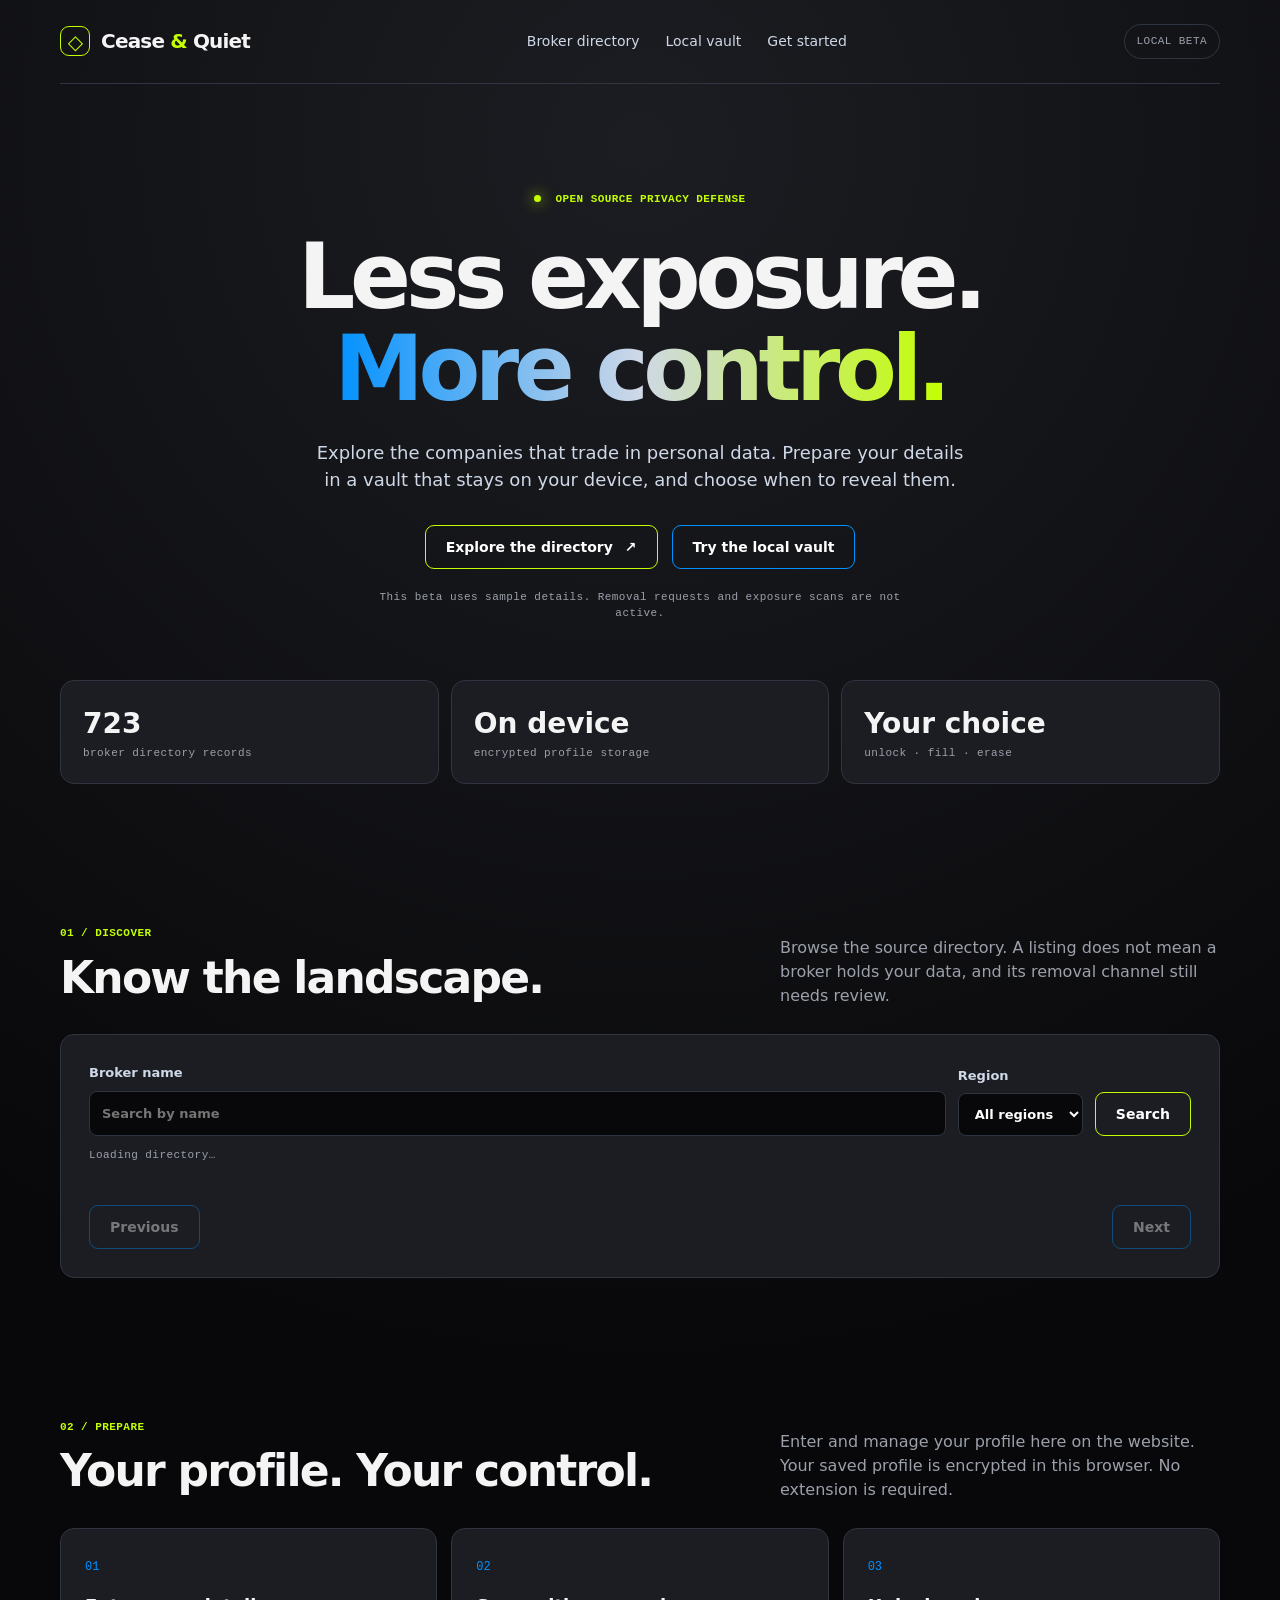
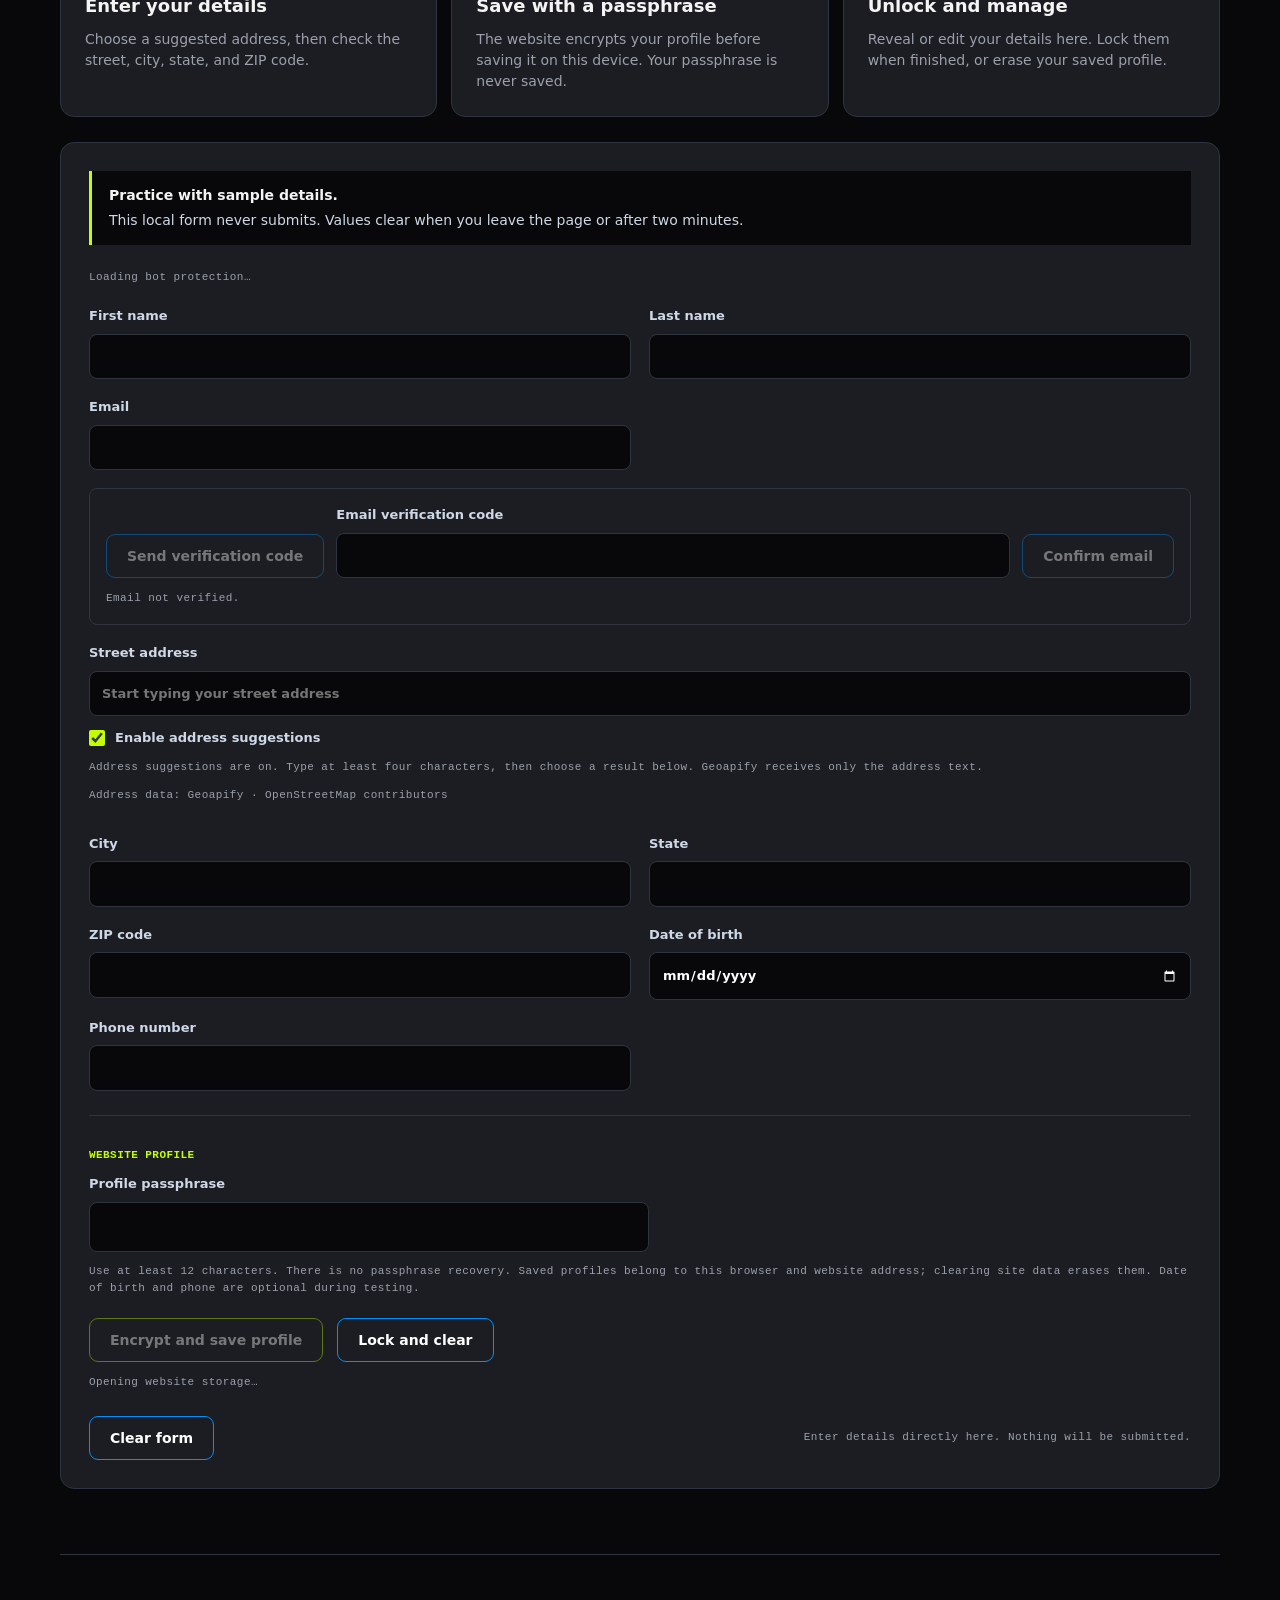
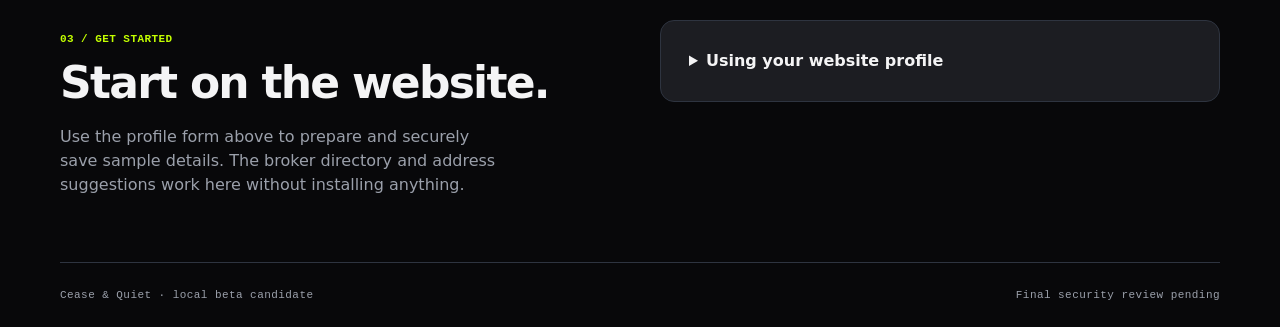
==== commit a09dd2ba: "Add server-verified Turnstile sessions and bounded email confirmation" ====
--- a/ceaseandquiet/site/index.html
+++ b/ceaseandquiet/site/index.html
@@ -48,10 +48,13 @@
       <div class="panel preview-panel">
         <div class="notice"><strong>Practice with sample details.</strong> This local form never submits. Values clear when you leave the page or after two minutes.</div>
         <form id="cq-demo-form" data-cq-preview="v1" autocomplete="off">
+          <div class="bot-panel"><div id="bot-check"></div><p id="bot-status" class="subtle" role="status">Loading bot protection…</p></div>
+          <div class="honeypot" aria-hidden="true"><label>Leave this field empty<input name="website" tabindex="-1" autocomplete="off"></label></div>
           <div class="form-grid">
             <label>First name<input name="givenName" maxlength="100" autocomplete="off" spellcheck="false"></label>
             <label>Last name<input name="familyName" maxlength="100" autocomplete="off" spellcheck="false"></label>
             <label>Email<input name="email" type="email" maxlength="254" autocomplete="off" spellcheck="false"></label>
+            <section class="email-verification" aria-label="Email verification"><button id="email-send-code" class="glow-button secondary" type="button" disabled>Send verification code</button><label for="email-code">Email verification code<input id="email-code" inputmode="numeric" autocomplete="one-time-code" maxlength="6" pattern="[0-9]{6}"></label><button id="email-confirm-code" class="glow-button secondary" type="button" disabled>Confirm email</button><p id="email-verification-status" class="subtle" role="status">Email not verified.</p></section>
             <div class="address-field"><label>Street address<input name="address" maxlength="200" autocomplete="off" spellcheck="false" placeholder="Start typing your street address" aria-describedby="address-status" aria-controls="address-results"></label>
           <label class="address-opt-in"><input id="address-enabled" type="checkbox" checked> Enable address suggestions</label>
           <p id="address-status" class="subtle" role="status">Address suggestions are on. Type at least four characters, then choose a result below. Geoapify receives only the address text.</p>
--- a/ceaseandquiet/site/styles.css
+++ b/ceaseandquiet/site/styles.css
@@ -94,3 +94,11 @@
 .website-vault { border-top: 1px solid #2e3440; margin: 24px 0; padding-top: 20px; }
 .website-vault input { max-width: 560px; }
 .profile-actions { justify-content: flex-start; margin: 20px 0 12px; }
+
+.bot-panel { margin-bottom: 20px; }
+.email-verification { grid-column: 1 / -1; border: 1px solid #2e3440; border-radius: 8px; padding: 16px; display: flex; flex-wrap: wrap; align-items: end; gap: 12px; }
+.email-verification label { flex: 1; min-width: 160px; }
+.email-verification p { flex-basis: 100%; margin: 0; }
+.honeypot { position: absolute; left: -10000px; width: 1px; height: 1px; overflow: hidden; }
+
+input[type=date] { color-scheme: dark; }
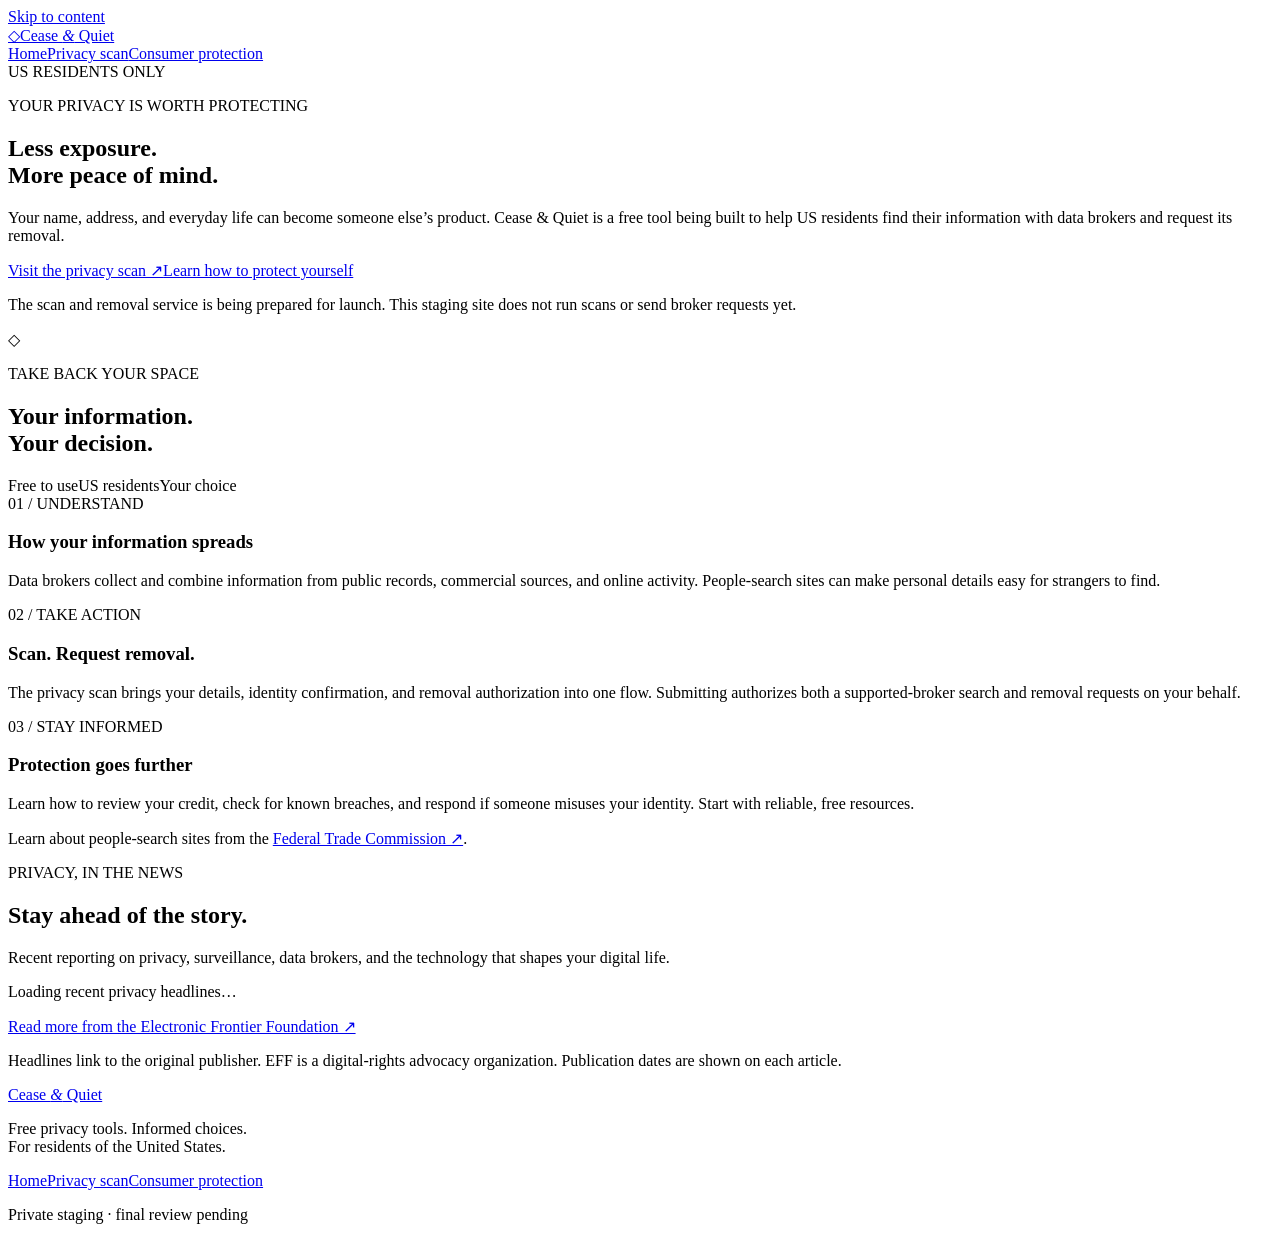
==== commit 483f6db0: "feat(site): restore three-page US consumer privacy website" ====
--- a/ceaseandquiet/site/index.html
+++ b/ceaseandquiet/site/index.html
@@ -1,94 +1,8 @@
 <!doctype html>
-<html lang="en">
-<head>
-  <meta charset="utf-8">
-  <meta name="viewport" content="width=device-width,initial-scale=1">
-  <meta name="referrer" content="no-referrer">
-  <title>Cease &amp; Quiet — your local privacy toolkit</title>
-  <link rel="stylesheet" href="styles.css">
-  <script type="module" src="site.js"></script>
-</head>
-<body>
-  <a class="skip" href="#directory">Skip to broker directory</a>
-  <header class="shell nav">
-    <a class="brand" href="#top"><span class="mark" aria-hidden="true">◇</span>Cease <em>&amp;</em> Quiet</a>
-    <nav aria-label="Primary"><a href="#directory">Broker directory</a><a href="#vault">Local vault</a><a href="#setup">Get started</a></nav>
-    <span class="status">LOCAL BETA</span>
-  </header>
-  <main id="top">
-    <section class="shell hero">
-      <p class="eyebrow"><span class="dot"></span> OPEN SOURCE PRIVACY DEFENSE</p>
-      <h1>Less exposure.<br><span class="gradient-text">More control.</span></h1>
-      <p class="intro">Explore the companies that trade in personal data. Prepare your details in a vault that stays on your device, and choose when to reveal them.</p>
-      <div class="actions"><a class="glow-button" href="#directory">Explore the directory <span aria-hidden="true">↗</span></a><a class="glow-button secondary" href="#vault">Try the local vault</a></div>
-      <p class="hero-note">This beta uses sample details. Removal requests and exposure scans are not active.</p>
-      <div class="metrics"><div><strong>723</strong><span>broker directory records</span></div><div><strong>On device</strong><span>encrypted profile storage</span></div><div><strong>Your choice</strong><span>unlock · fill · erase</span></div></div>
-    </section>
-    <section id="directory" class="shell section">
-      <div class="section-heading"><div><p class="eyebrow">01 / DISCOVER</p><h2>Know the landscape.</h2></div><p>Browse the source directory. A listing does not mean a broker holds your data, and its removal channel still needs review.</p></div>
-      <div class="panel">
-        <form id="directory-search" class="search-row" role="search">
-          <label class="search-label" for="broker-search">Broker name<input id="broker-search" type="search" maxlength="100" autocomplete="off" placeholder="Search by name"></label>
-          <label for="region-filter">Region<select id="region-filter"><option value="">All regions</option><option value="us">US</option><option value="eu">EU</option><option value="global">Global</option></select></label>
-          <button class="glow-button" type="submit">Search</button>
-        </form>
-        <p id="directory-status" class="subtle" role="status" aria-live="polite">Loading directory…</p>
-        <ul id="broker-results" class="results" aria-label="Broker results"></ul>
-        <div class="pagination"><button id="previous" class="glow-button secondary" type="button" disabled>Previous</button><span id="page-label" class="subtle"></span><button id="next" class="glow-button secondary" type="button" disabled>Next</button></div>
-      </div>
-      <section id="broker-detail" class="panel broker-detail" aria-label="Selected broker" hidden tabindex="-1">
-        <p class="eyebrow">DIRECTORY RECORD</p><h3 id="detail-name"></h3><dl id="detail-fields"></dl>
-        <p class="subtle">No personal data search has been performed. Contact details and instructions will appear after procedure review.</p>
-        <button id="close-detail" class="glow-button secondary" type="button">Close details</button>
-      </section>
-    </section>
-    <section id="vault" class="shell section">
-      <div class="section-heading"><div><p class="eyebrow">02 / PREPARE</p><h2>Your profile. Your control.</h2></div><p>Enter and manage your profile here on the website. Your saved profile is encrypted in this browser. No extension is required.</p></div>
-      <div class="steps"><article><span>01</span><h3>Enter your details</h3><p>Choose a suggested address, then check the street, city, state, and ZIP code.</p></article><article><span>02</span><h3>Save with a passphrase</h3><p>The website encrypts your profile before saving it on this device. Your passphrase is never saved.</p></article><article><span>03</span><h3>Unlock and manage</h3><p>Reveal or edit your details here. Lock them when finished, or erase your saved profile.</p></article></div>
-      <div class="panel preview-panel">
-        <div class="notice"><strong>Practice with sample details.</strong> This local form never submits. Values clear when you leave the page or after two minutes.</div>
-        <form id="cq-demo-form" data-cq-preview="v1" autocomplete="off">
-          <div class="bot-panel"><div id="bot-check"></div><p id="bot-status" class="subtle" role="status">Loading bot protection…</p></div>
-          <div class="honeypot" aria-hidden="true"><label>Leave this field empty<input name="website" tabindex="-1" autocomplete="off"></label></div>
-          <div class="form-grid">
-            <label>First name<input name="givenName" maxlength="100" autocomplete="off" spellcheck="false"></label>
-            <label>Last name<input name="familyName" maxlength="100" autocomplete="off" spellcheck="false"></label>
-            <label>Email<input name="email" type="email" maxlength="254" autocomplete="off" spellcheck="false"></label>
-            <section class="email-verification" aria-label="Email verification"><button id="email-send-code" class="glow-button secondary" type="button" disabled>Send verification code</button><label for="email-code">Email verification code<input id="email-code" inputmode="numeric" autocomplete="one-time-code" maxlength="6" pattern="[0-9]{6}"></label><button id="email-confirm-code" class="glow-button secondary" type="button" disabled>Confirm email</button><p id="email-verification-status" class="subtle" role="status">Email not verified.</p></section>
-            <div class="address-field"><label>Street address<input name="address" maxlength="200" autocomplete="off" spellcheck="false" placeholder="Start typing your street address" aria-describedby="address-status" aria-controls="address-results"></label>
-          <label class="address-opt-in"><input id="address-enabled" type="checkbox" checked> Enable address suggestions</label>
-          <p id="address-status" class="subtle" role="status">Address suggestions are on. Type at least four characters, then choose a result below. Geoapify receives only the address text.</p>
-          <ul id="address-results" class="address-results" aria-label="Address suggestions" hidden></ul>
-          <p class="subtle">Address data: <a href="https://www.geoapify.com/" target="_blank" rel="noreferrer">Geoapify</a> · <a href="https://www.openstreetmap.org/copyright" target="_blank" rel="noreferrer">OpenStreetMap contributors</a></p>
-</div>
-            <label>City<input name="city" maxlength="100" autocomplete="off" spellcheck="false"></label>
-            <label>State<input name="region" maxlength="100" autocomplete="off" spellcheck="false"></label>
-            <label>ZIP code<input name="postalCode" maxlength="20" autocomplete="off" spellcheck="false"></label>
-            <label>Date of birth<input name="dateOfBirth" type="date" autocomplete="off"></label>
-            <label>Phone number<input name="phone" type="tel" maxlength="32" autocomplete="off" spellcheck="false"></label>
-          </div>
-          <section class="website-vault" aria-label="Encrypted website profile">
-            <p id="website-vault-mode" class="eyebrow">WEBSITE PROFILE</p>
-            <label for="website-passphrase">Profile passphrase</label>
-            <input id="website-passphrase" type="password" autocomplete="off" minlength="12" maxlength="1024" aria-describedby="passphrase-help">
-            <p id="passphrase-help" class="subtle">Use at least 12 characters. There is no passphrase recovery. Saved profiles belong to this browser and website address; clearing site data erases them. Date of birth and phone are optional during testing.</p>
-            <div class="actions profile-actions">
-              <button id="website-save" class="glow-button" type="button" disabled>Encrypt and save profile</button>
-              <button id="website-unlock" class="glow-button" type="button" hidden disabled>Unlock profile</button>
-              <button id="website-lock" class="glow-button secondary" type="button">Lock and clear</button>
-              <button id="website-erase" class="glow-button secondary" type="button" hidden disabled>Erase saved profile</button>
-            </div>
-            <p id="website-vault-status" class="subtle" role="status" aria-live="polite">Opening website storage…</p>
-          </section>
-          <div class="form-footer"><button class="glow-button secondary" type="reset">Clear form</button><p id="form-status" class="subtle" role="status">Enter details directly here. Nothing will be submitted.</p></div>
-        </form>
-      </div>
-    </section>
-    <section id="setup" class="shell section setup">
-      <div><p class="eyebrow">03 / GET STARTED</p><h2>Start on the website.</h2><p>Use the profile form above to prepare and securely save sample details. The broker directory and address suggestions work here without installing anything.</p></div>
-      <details class="panel"><summary>Using your website profile</summary><ol><li>Enter sample details and select an address suggestion, or enter the address manually.</li><li>Choose a unique test passphrase, then select <strong>Encrypt and save profile</strong>.</li><li>Enter your passphrase and select <strong>Unlock profile</strong> to reveal and edit your saved details.</li><li>Enter your passphrase again to save changes. Select <strong>Lock and clear</strong> when finished.</li><li>Select <strong>Erase saved profile</strong> to remove the encrypted copy from this website's browser storage.</li></ol><p class="subtle">The profile locks when you leave or hide the page and after two minutes unlocked. Requests and broker email delivery are still being developed; this form does not send them.</p></details>
-    </section>
-  </main>
-  <footer class="shell footer"><span>Cease &amp; Quiet · local beta candidate</span><span>Final security review pending</span></footer>
-</body>
-</html>
+<html lang="en"><head><meta charset="utf-8"><meta name="viewport" content="width=device-width,initial-scale=1"><meta name="referrer" content="no-referrer"><meta name="description" content="Free privacy tools and practical consumer protection for US residents."><title>Free privacy tools for US residents · Cease &amp; Quiet</title><link rel="stylesheet" href="/styles.css"><script type="module" src="/site.js"></script></head>
+<body data-page="home"><a class="skip" href="#main">Skip to content</a><header class="shell nav"><a class="brand" href="/" aria-label="Cease and Quiet home"><span class="mark" aria-hidden="true">◇</span>Cease <em>&amp;</em> Quiet</a><nav aria-label="Primary"><a href="/" aria-current="page">Home</a><a href="/privacy-scan/">Privacy scan</a><a href="/consumer-protection/">Consumer protection</a></nav><span class="status">US RESIDENTS ONLY</span></header><main id="main">
+<section id="service" class="shell home-intro">
+<div class="home-hero"><div><p class="eyebrow"><span class="dot"></span> YOUR PRIVACY IS WORTH PROTECTING</p><h1>Less exposure.<br><span class="gradient-text">More peace of mind.</span></h1><p class="intro">Your name, address, and everyday life can become someone else’s product. Cease &amp; Quiet is a free tool being built to help US residents find their information with data brokers and request its removal.</p><div class="actions"><a class="glow-button" href="/privacy-scan/">Visit the privacy scan ↗</a><a class="glow-button secondary" href="/consumer-protection/">Learn how to protect yourself</a></div><p class="subtle launch-note">The scan and removal service is being prepared for launch. This staging site does not run scans or send broker requests yet.</p></div><aside class="privacy-visual" aria-label="Your privacy, in your hands"><div class="orbit orbit-one"></div><div class="orbit orbit-two"></div><span class="privacy-symbol" aria-hidden="true">◇</span><p class="eyebrow">TAKE BACK YOUR SPACE</p><h2>Your information.<br>Your decision.</h2><div class="visual-tags"><span>Free to use</span><span>US residents</span><span>Your choice</span></div></aside></div>
+<div class="explain-grid"><article><span class="step-number">01 / UNDERSTAND</span><h3>How your information spreads</h3><p>Data brokers collect and combine information from public records, commercial sources, and online activity. People-search sites can make personal details easy for strangers to find.</p></article><article><span class="step-number">02 / TAKE ACTION</span><h3>Scan. Request removal.</h3><p>The privacy scan brings your details, identity confirmation, and removal authorization into one flow. Submitting authorizes both a supported-broker search and removal requests on your behalf.</p></article><article><span class="step-number">03 / STAY INFORMED</span><h3>Protection goes further</h3><p>Learn how to review your credit, check for known breaches, and respond if someone misuses your identity. Start with reliable, free resources.</p></article></div><p class="source-note">Learn about people-search sites from the <a href="https://consumer.ftc.gov/articles/what-know-about-people-search-sites-sell-your-information" target="_blank" rel="noopener noreferrer">Federal Trade Commission ↗</a>.</p></section>
+<section id="privacy-news" class="shell section news-section"><div class="section-heading"><div><p class="eyebrow">PRIVACY, IN THE NEWS</p><h2>Stay ahead of the story.</h2></div><p>Recent reporting on privacy, surveillance, data brokers, and the technology that shapes your digital life.</p></div><p id="news-status" class="subtle" role="status">Loading recent privacy headlines…</p><div id="news-articles" class="news-grid" aria-label="Recent privacy news"></div><a class="text-link" href="https://www.eff.org/updates" target="_blank" rel="noopener noreferrer">Read more from the Electronic Frontier Foundation ↗</a><p class="source-note">Headlines link to the original publisher. EFF is a digital-rights advocacy organization. Publication dates are shown on each article.</p></section>
+</main><footer class="shell footer"><div><a class="brand footer-brand" href="/">Cease <em>&amp;</em> Quiet</a><p>Free privacy tools. Informed choices.<br>For residents of the United States.</p></div><nav aria-label="Footer"><a href="/" aria-current="page">Home</a><a href="/privacy-scan/">Privacy scan</a><a href="/consumer-protection/">Consumer protection</a></nav><p class="subtle">Private staging · final review pending</p></footer></body></html>
